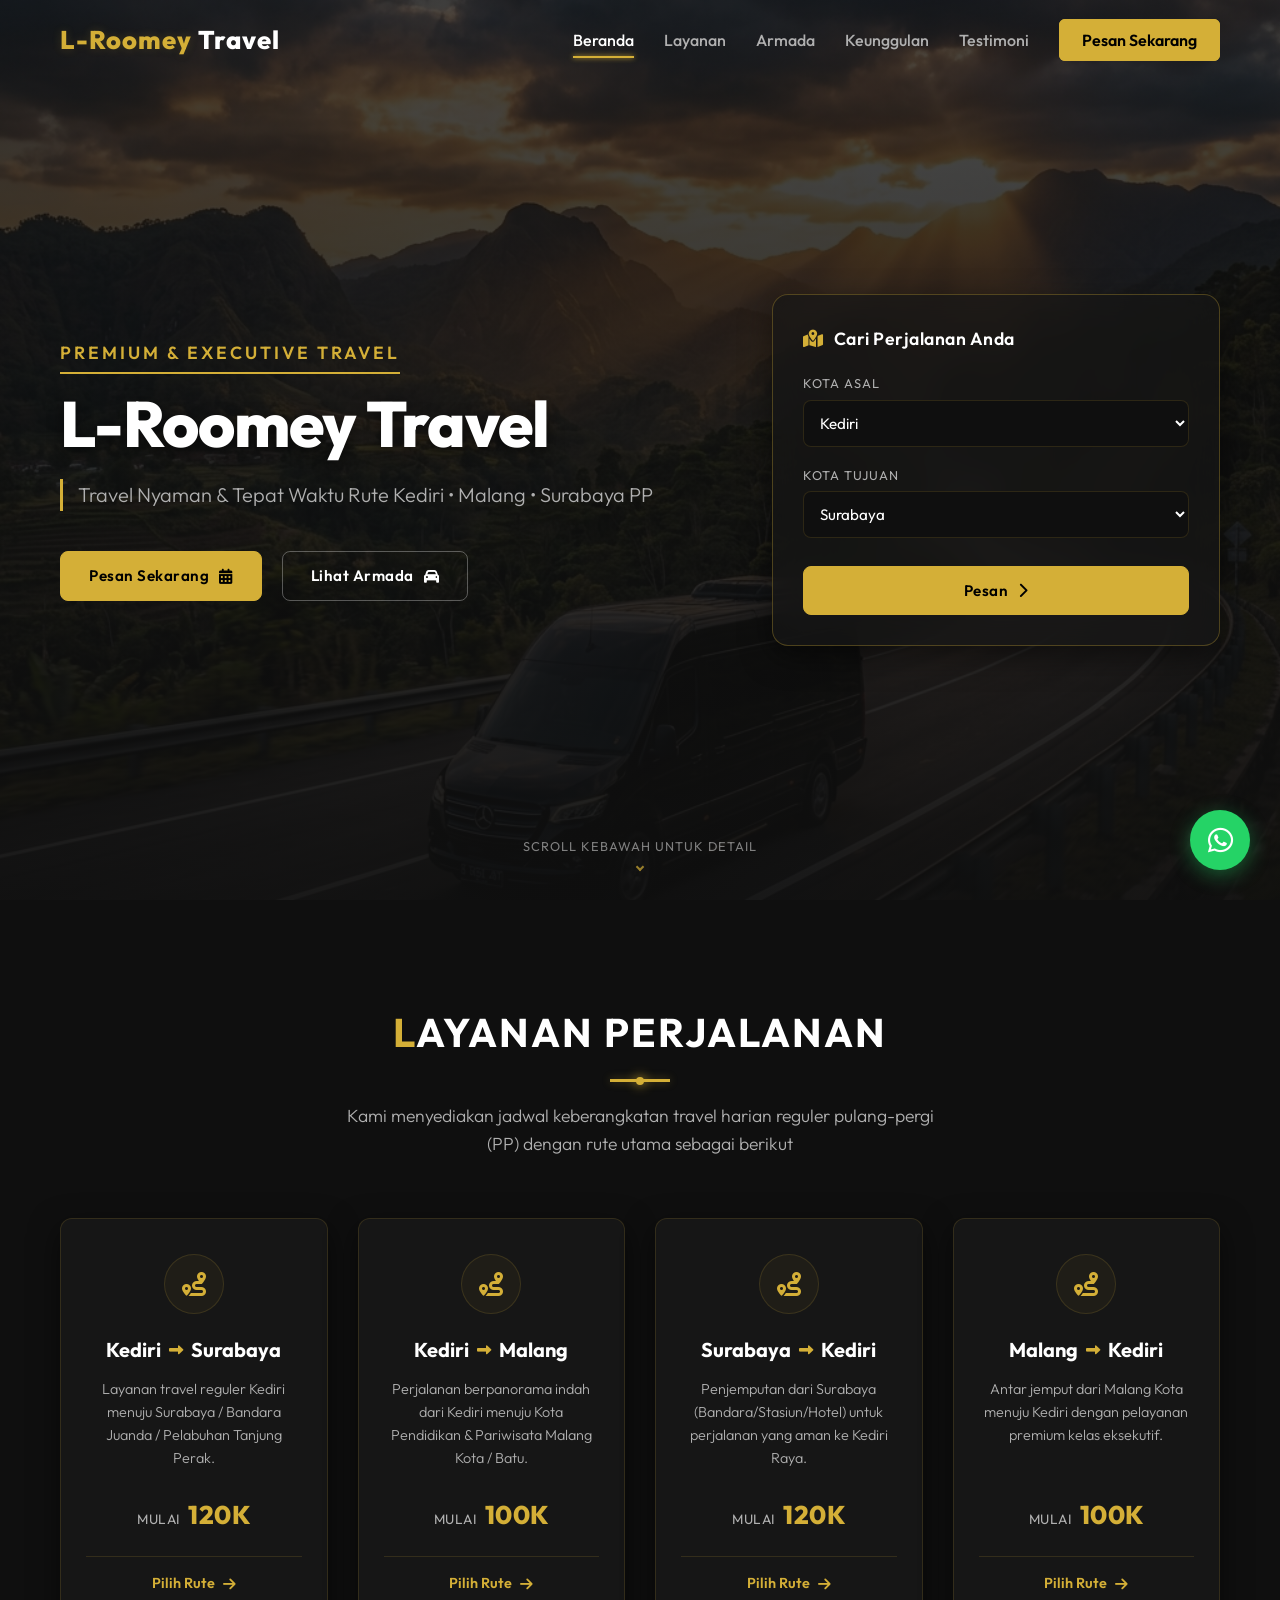
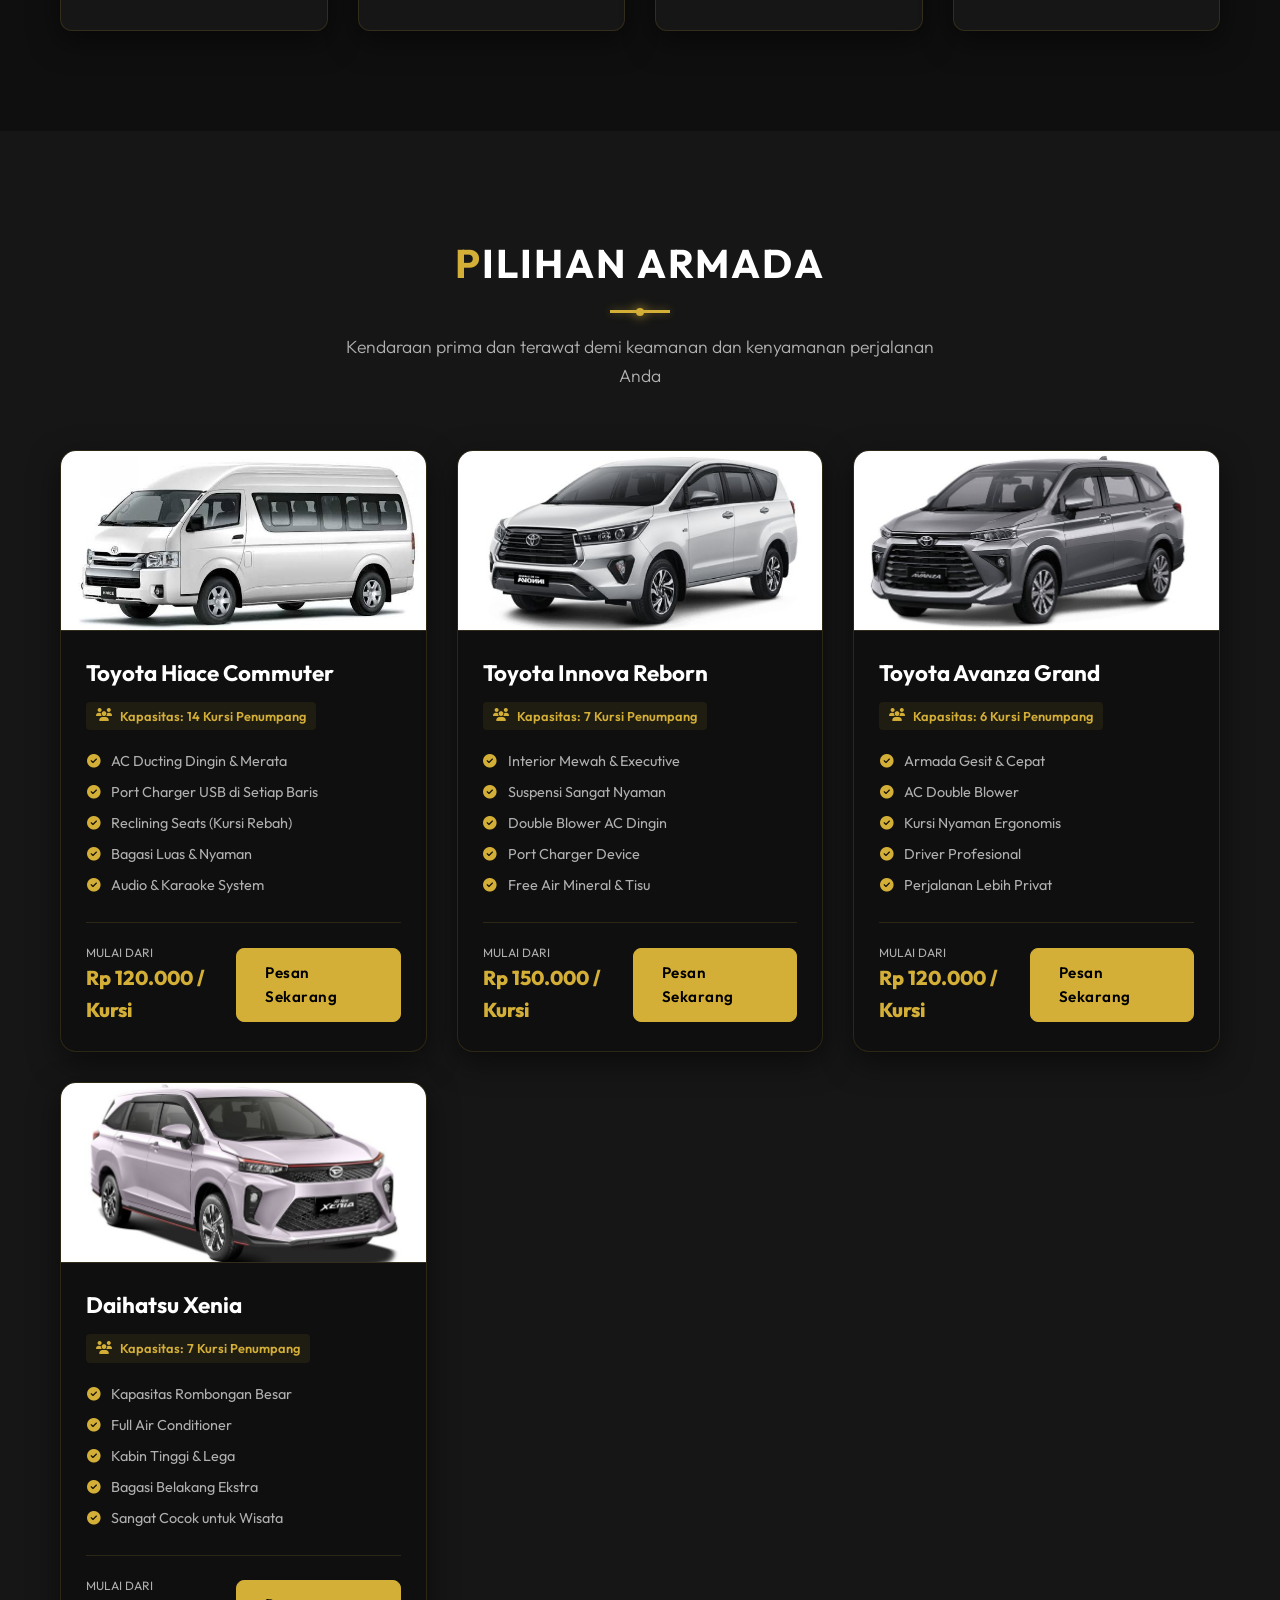
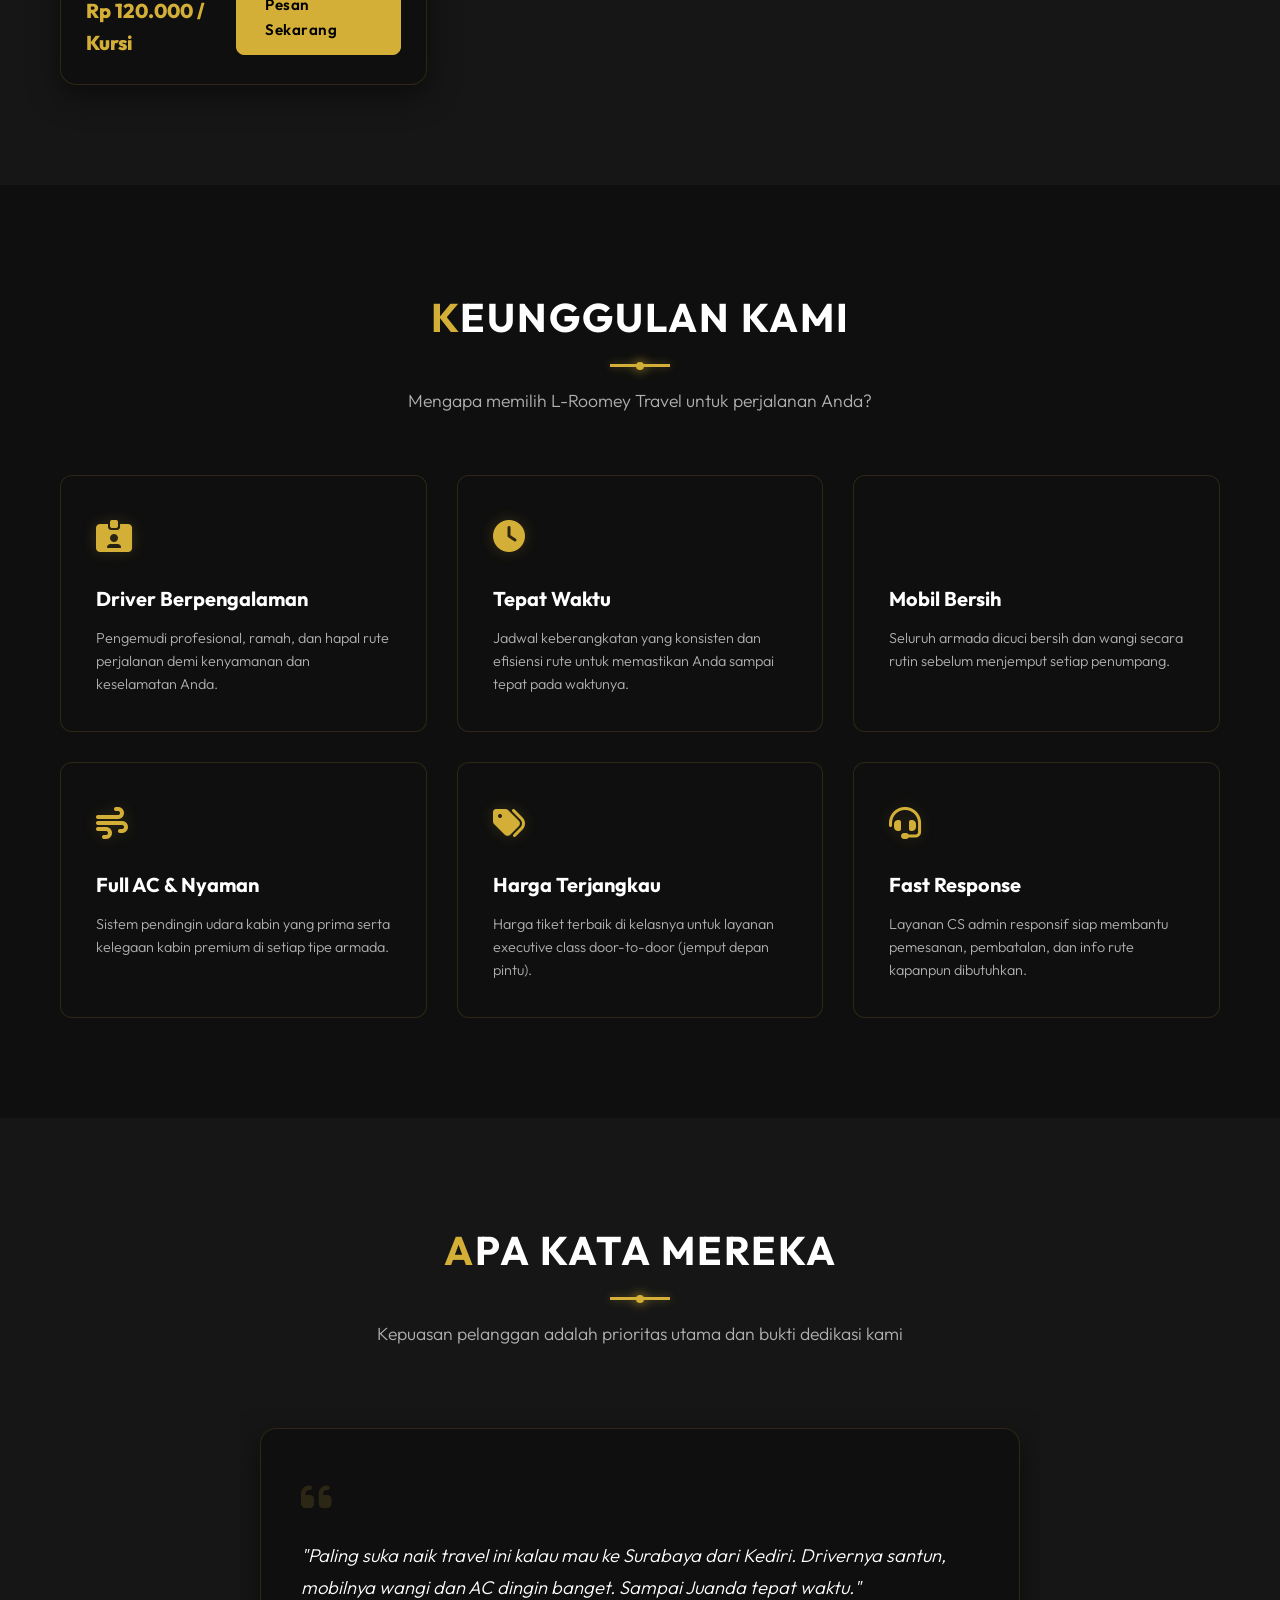
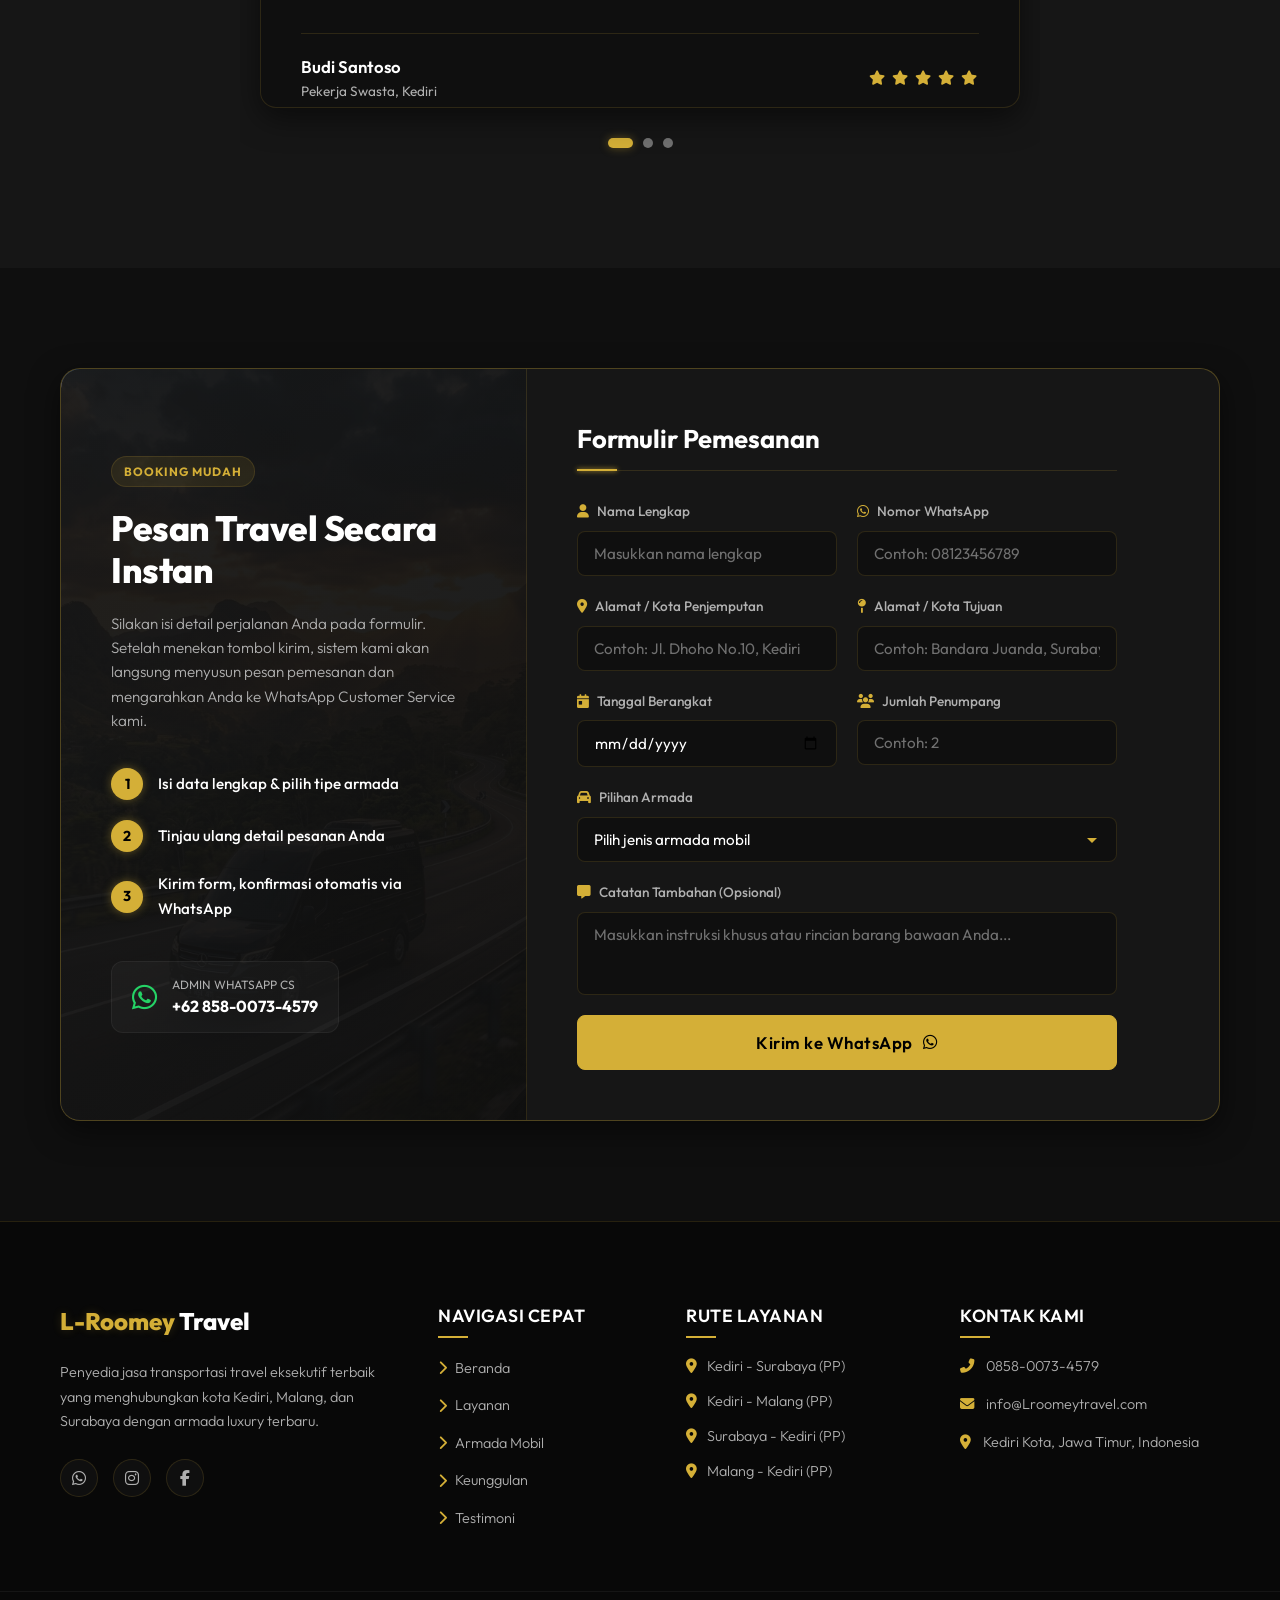
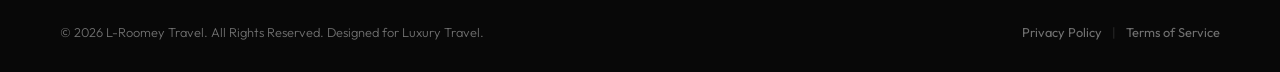
==== index.html @ c2f22239 "initial commit" ====
<!DOCTYPE html>
<html lang="id">
<head>
    <meta charset="UTF-8">
    <meta name="viewport" content="width=device-width, initial-scale=1.0">
    <title>ElRoomeny Travel - Agen Travel Premium Kediri, Malang, Surabaya</title>
    
    <!-- Meta SEO -->
    <meta name="description" content="ElRoomeny Travel menyediakan layanan travel eksekutif premium untuk rute Kediri, Malang, dan Surabaya. Armada bersih, driver ramah, tepat waktu, dan harga terjangkau.">
    <meta name="keywords" content="elroomeny travel, travel kediri malang, travel kediri surabaya, travel surabaya kediri, travel malang kediri, travel premium kediri, travel murah kediri">
    <meta name="author" content="ElRoomeny Travel">
    
    <!-- Open Graph for Social Media -->
    <meta property="og:title" content="ElRoomeny Travel - Travel Eksekutif Kediri • Malang • Surabaya">
    <meta property="og:description" content="Perjalanan nyaman dengan armada modern (Hiace, Innova, Avanza, Elf) bersama ElRoomeny Travel. Pesan tiket Anda sekarang secara instan via WhatsApp.">
    <meta property="og:image" content="assets/hero-bg.png">
    <meta property="og:type" content="website">

    <!-- Favicon -->
    <link rel="icon" type="image/png" href="assets/toyota-hiace.png">

    <!-- Google Fonts: Outfit (Clean, Luxury, Geometric) -->
    <link rel="preconnect" href="https://fonts.googleapis.com">
    <link rel="preconnect" href="https://fonts.gstatic.com" crossorigin>
    <link href="https://fonts.googleapis.com/css2?family=Outfit:wght@300;400;500;600;700;800&display=swap" rel="stylesheet">

    <!-- Font Awesome Icons -->
    <link rel="stylesheet" href="https://cdnjs.cloudflare.com/ajax/libs/font-awesome/6.4.0/css/all.min.css">

    <!-- Stylesheets -->
    <link rel="stylesheet" href="style.css">
</head>
<body>

    <!-- NAVBAR -->
    <header class="navbar-header" id="navbar">
        <div class="container navbar-container">
            <a href="#" class="nav-logo" id="navLogo">
                <span class="logo-accent">L-Roomey</span> <span class="logo-light">Travel</span>
            </a>
            
            <nav class="nav-menu" id="navMenu">
                <ul>
                    <li><a href="#beranda" class="nav-link active">Beranda</a></li>
                    <li><a href="#layanan" class="nav-link">Layanan</a></li>
                    <li><a href="#armada" class="nav-link">Armada</a></li>
                    <li><a href="#keunggulan" class="nav-link">Keunggulan</a></li>
                    <li><a href="#testimoni" class="nav-link">Testimoni</a></li>
                    <li><a href="#pesan" class="btn-booking-nav">Pesan Sekarang</a></li>
                </ul>
            </nav>

            <button class="hamburger-btn" id="hamburgerBtn" aria-label="Toggle Menu">
                <span class="bar"></span>
                <span class="bar"></span>
                <span class="bar"></span>
            </button>
        </div>
    </header>

    <!-- HERO SECTION -->
    <section class="hero-section" id="beranda" style="background-image: linear-gradient(rgba(15, 15, 15, 0.75), rgba(15, 15, 15, 0.95)), url('assets/hero-bg.png');">
        <div class="container hero-container">
            <div class="hero-content">
                <h2 class="hero-tagline reveal-item">Premium & Executive Travel</h2>
                <h1 class="hero-title reveal-item">L-Roomey Travel</h1>
                <p class="hero-subtitle reveal-item">Travel Nyaman & Tepat Waktu Rute Kediri • Malang • Surabaya PP</p>
                <div class="hero-buttons reveal-item">
                    <a href="#pesan" class="btn btn-gold btn-glow">Pesan Sekarang <i class="fas fa-calendar-alt"></i></a>
                    <a href="#armada" class="btn btn-outline">Lihat Armada <i class="fas fa-car"></i></a>
                </div>
            </div>
            
            <!-- Quick Booking Card for Luxury Look & Quick Action -->
            <div class="hero-quick-card reveal-item">
                <div class="quick-card-title">
                    <i class="fas fa-map-marked-alt text-gold"></i>
                    <span>Cari Perjalanan Anda</span>
                </div>
                <div class="quick-card-grid">
                    <div class="quick-field">
                        <label for="quickAsal">Kota Asal</label>
                        <select id="quickAsal" class="quick-input">
                            <option value="Kediri">Kediri</option>
                            <option value="Surabaya">Surabaya</option>
                            <option value="Malang">Malang</option>
                        </select>
                    </div>
                    <div class="quick-field">
                        <label for="quickTujuan">Kota Tujuan</label>
                        <select id="quickTujuan" class="quick-input">
                            <option value="Surabaya">Surabaya</option>
                            <option value="Kediri">Kediri</option>
                            <option value="Malang">Malang</option>
                        </select>
                    </div>
                    <button type="button" id="quickSearchBtn" class="btn btn-gold quick-btn">
                        <span>Pesan</span>
                        <i class="fas fa-chevron-right"></i>
                    </button>
                </div>
            </div>
        </div>
        <div class="hero-scroll-down">
            <span>Scroll kebawah untuk detail</span>
            <div class="scroll-arrow"></div>
        </div>
    </section>

    <!-- SECTION LAYANAN -->
    <section class="services-section section-padding" id="layanan">
        <div class="container">
            <div class="section-header">
                <h2 class="section-title">Layanan Perjalanan</h2>
                <div class="section-divider"></div>
                <p class="section-subtitle">Kami menyediakan jadwal keberangkatan travel harian reguler pulang-pergi (PP) dengan rute utama sebagai berikut</p>
            </div>
            
            <div class="services-grid">
                <!-- Service Card 1 -->
                <div class="service-card reveal-item">
                    <div class="service-icon-wrapper">
                        <i class="fas fa-route"></i>
                    </div>
                    <h3 class="service-route">Kediri <i class="fas fa-long-arrow-alt-right"></i> Surabaya</h3>
                    <p class="service-desc">Layanan travel reguler Kediri menuju Surabaya / Bandara Juanda / Pelabuhan Tanjung Perak.</p>
                    <div class="service-price">Mulai <span class="price-value">120K</span></div>
                    <a href="#pesan" onclick="selectRoute('Kediri', 'Surabaya')" class="service-action-btn">Pilih Rute <i class="fas fa-arrow-right"></i></a>
                </div>

                <!-- Service Card 2 -->
                <div class="service-card reveal-item">
                    <div class="service-icon-wrapper">
                        <i class="fas fa-route"></i>
                    </div>
                    <h3 class="service-route">Kediri <i class="fas fa-long-arrow-alt-right"></i> Malang</h3>
                    <p class="service-desc">Perjalanan berpanorama indah dari Kediri menuju Kota Pendidikan & Pariwisata Malang Kota / Batu.</p>
                    <div class="service-price">Mulai <span class="price-value">100K</span></div>
                    <a href="#pesan" onclick="selectRoute('Kediri', 'Malang')" class="service-action-btn">Pilih Rute <i class="fas fa-arrow-right"></i></a>
                </div>

                <!-- Service Card 3 -->
                <div class="service-card reveal-item">
                    <div class="service-icon-wrapper">
                        <i class="fas fa-route"></i>
                    </div>
                    <h3 class="service-route">Surabaya <i class="fas fa-long-arrow-alt-right"></i> Kediri</h3>
                    <p class="service-desc">Penjemputan dari Surabaya (Bandara/Stasiun/Hotel) untuk perjalanan yang aman ke Kediri Raya.</p>
                    <div class="service-price">Mulai <span class="price-value">120K</span></div>
                    <a href="#pesan" onclick="selectRoute('Surabaya', 'Kediri')" class="service-action-btn">Pilih Rute <i class="fas fa-arrow-right"></i></a>
                </div>

                <!-- Service Card 4 -->
                <div class="service-card reveal-item">
                    <div class="service-icon-wrapper">
                        <i class="fas fa-route"></i>
                    </div>
                    <h3 class="service-route">Malang <i class="fas fa-long-arrow-alt-right"></i> Kediri</h3>
                    <p class="service-desc">Antar jemput dari Malang Kota menuju Kediri dengan pelayanan premium kelas eksekutif.</p>
                    <div class="service-price">Mulai <span class="price-value">100K</span></div>
                    <a href="#pesan" onclick="selectRoute('Malang', 'Kediri')" class="service-action-btn">Pilih Rute <i class="fas fa-arrow-right"></i></a>
                </div>
            </div>
        </div>
    </section>

    <!-- SECTION PILIHAN MOBIL (FLEET) -->
    <section class="fleet-section section-padding bg-darker" id="armada">
        <div class="container">
            <div class="section-header">
                <h2 class="section-title">Pilihan Armada</h2>
                <div class="section-divider"></div>
                <p class="section-subtitle">Kendaraan prima dan terawat demi keamanan dan kenyamanan perjalanan Anda</p>
            </div>

            <!-- Fleet Cards Container (dynamically loaded from JS) -->
            <div class="fleet-grid" id="fleetGrid">
                <!-- Skeleton Loading Placeholders (Replaced by JS) -->
                <div class="fleet-card skeleton">
                    <div class="fleet-img-wrapper skeleton-img"></div>
                    <div class="fleet-info">
                        <div class="skeleton-text title"></div>
                        <div class="skeleton-text line"></div>
                        <div class="skeleton-text line"></div>
                    </div>
                </div>
                <div class="fleet-card skeleton">
                    <div class="fleet-img-wrapper skeleton-img"></div>
                    <div class="fleet-info">
                        <div class="skeleton-text title"></div>
                        <div class="skeleton-text line"></div>
                        <div class="skeleton-text line"></div>
                    </div>
                </div>
                <div class="fleet-card skeleton">
                    <div class="fleet-img-wrapper skeleton-img"></div>
                    <div class="fleet-info">
                        <div class="skeleton-text title"></div>
                        <div class="skeleton-text line"></div>
                        <div class="skeleton-text line"></div>
                    </div>
                </div>
            </div>
        </div>
    </section>

    <!-- SECTION KEUNGGULAN -->
    <section class="features-section section-padding" id="keunggulan">
        <div class="container">
            <div class="section-header">
                <h2 class="section-title">Keunggulan Kami</h2>
                <div class="section-divider"></div>
                <p class="section-subtitle">Mengapa memilih L-Roomey Travel untuk perjalanan Anda?</p>
            </div>

            <div class="features-grid">
                <!-- Feature 1 -->
                <div class="feature-card reveal-item">
                    <div class="feature-icon">
                        <i class="fas fa-id-card-alt"></i>
                    </div>
                    <h3 class="feature-title">Driver Berpengalaman</h3>
                    <p class="feature-desc">Pengemudi profesional, ramah, dan hapal rute perjalanan demi kenyamanan dan keselamatan Anda.</p>
                </div>
                <!-- Feature 2 -->
                <div class="feature-card reveal-item">
                    <div class="feature-icon">
                        <i class="fas fa-clock"></i>
                    </div>
                    <h3 class="feature-title">Tepat Waktu</h3>
                    <p class="feature-desc">Jadwal keberangkatan yang konsisten dan efisiensi rute untuk memastikan Anda sampai tepat pada waktunya.</p>
                </div>
                <!-- Feature 3 -->
                <div class="feature-card reveal-item">
                    <div class="feature-icon">
                        <i class="fas fa-sparkles"></i>
                    </div>
                    <h3 class="feature-title">Mobil Bersih</h3>
                    <p class="feature-desc">Seluruh armada dicuci bersih dan wangi secara rutin sebelum menjemput setiap penumpang.</p>
                </div>
                <!-- Feature 4 -->
                <div class="feature-card reveal-item">
                    <div class="feature-icon">
                        <i class="fas fa-wind"></i>
                    </div>
                    <h3 class="feature-title">Full AC & Nyaman</h3>
                    <p class="feature-desc">Sistem pendingin udara kabin yang prima serta kelegaan kabin premium di setiap tipe armada.</p>
                </div>
                <!-- Feature 5 -->
                <div class="feature-card reveal-item">
                    <div class="feature-icon">
                        <i class="fas fa-tags"></i>
                    </div>
                    <h3 class="feature-title">Harga Terjangkau</h3>
                    <p class="feature-desc">Harga tiket terbaik di kelasnya untuk layanan executive class door-to-door (jemput depan pintu).</p>
                </div>
                <!-- Feature 6 -->
                <div class="feature-card reveal-item">
                    <div class="feature-icon">
                        <i class="fas fa-headset"></i>
                    </div>
                    <h3 class="feature-title">Fast Response</h3>
                    <p class="feature-desc">Layanan CS admin responsif siap membantu pemesanan, pembatalan, dan info rute kapanpun dibutuhkan.</p>
                </div>
            </div>
        </div>
    </section>

    <!-- SECTION TESTIMONI -->
    <section class="testimonials-section section-padding bg-darker" id="testimoni">
        <div class="container">
            <div class="section-header">
                <h2 class="section-title">Apa Kata Mereka</h2>
                <div class="section-divider"></div>
                <p class="section-subtitle">Kepuasan pelanggan adalah prioritas utama dan bukti dedikasi kami</p>
            </div>

            <!-- Testimonials Carousel Slider -->
            <div class="testimonials-slider-container reveal-item">
                <div class="testimonials-slider" id="testimonialsSlider">
                    <!-- Testimonial Item 1 -->
                    <div class="testimonial-card active">
                        <div class="quote-icon"><i class="fas fa-quote-left"></i></div>
                        <p class="testimonial-text">"Paling suka naik travel ini kalau mau ke Surabaya dari Kediri. Drivernya santun, mobilnya wangi dan AC dingin banget. Sampai Juanda tepat waktu."</p>
                        <div class="testimonial-author">
                            <div class="author-info">
                                <h4 class="author-name">Budi Santoso</h4>
                                <p class="author-role">Pekerja Swasta, Kediri</p>
                            </div>
                            <div class="rating-stars">
                                <i class="fas fa-star"></i>
                                <i class="fas fa-star"></i>
                                <i class="fas fa-star"></i>
                                <i class="fas fa-star"></i>
                                <i class="fas fa-star"></i>
                            </div>
                        </div>
                    </div>

                    <!-- Testimonial Item 2 -->
                    <div class="testimonial-card">
                        <div class="quote-icon"><i class="fas fa-quote-left"></i></div>
                        <p class="testimonial-text">"Innova Reborn-nya mewah banget. Serasa naik mobil pribadi. Pelayanan admin ramah dan jemput langsung depan rumah tanpa biaya tambahan yang ribet."</p>
                        <div class="testimonial-author">
                            <div class="author-info">
                                <h4 class="author-name">Indah Lestari</h4>
                                <p class="author-role">Mahasiswi, Malang</p>
                            </div>
                            <div class="rating-stars">
                                <i class="fas fa-star"></i>
                                <i class="fas fa-star"></i>
                                <i class="fas fa-star"></i>
                                <i class="fas fa-star"></i>
                                <i class="fas fa-star"></i>
                            </div>
                        </div>
                    </div>

                    <!-- Testimonial Item 3 -->
                    <div class="testimonial-card">
                        <div class="quote-icon"><i class="fas fa-quote-left"></i></div>
                        <p class="testimonial-text">"Sangat direkomendasikan untuk travel keluarga. Hiace bersih sekali dan kabinnya sangat lega. Harga bersahabat untuk rute Surabaya - Kediri."</p>
                        <div class="testimonial-author">
                            <div class="author-info">
                                <h4 class="author-name">Ahmad Rian</h4>
                                <p class="author-role">Wiraswasta, Surabaya</p>
                            </div>
                            <div class="rating-stars">
                                <i class="fas fa-star"></i>
                                <i class="fas fa-star"></i>
                                <i class="fas fa-star"></i>
                                <i class="fas fa-star"></i>
                                <i class="fas fa-star-4-half fa-star"></i> <!-- Rating 5 stars indeed -->
                            </div>
                        </div>
                    </div>
                </div>

                <!-- Navigation Dots -->
                <div class="slider-dots" id="sliderDots">
                    <span class="dot active" data-slide="0"></span>
                    <span class="dot" data-slide="1"></span>
                    <span class="dot" data-slide="2"></span>
                </div>
            </div>
        </div>
    </section>

    <!-- SECTION FORM PEMESANAN -->
    <section class="booking-section section-padding" id="pesan">
        <div class="container">
            <div class="booking-wrapper reveal-item">
                <div class="booking-info-panel">
                    <div class="info-panel-content">
                        <span class="badge-gold">BOOKING MUDAH</span>
                        <h2>Pesan Travel Secara Instan</h2>
                        <p>Silakan isi detail perjalanan Anda pada formulir. Setelah menekan tombol kirim, sistem kami akan langsung menyusun pesan pemesanan dan mengarahkan Anda ke WhatsApp Customer Service kami.</p>
                        
                        <div class="steps-list">
                            <div class="step-item">
                                <div class="step-num">1</div>
                                <div class="step-text">Isi data lengkap & pilih tipe armada</div>
                            </div>
                            <div class="step-item">
                                <div class="step-num">2</div>
                                <div class="step-text">Tinjau ulang detail pesanan Anda</div>
                            </div>
                            <div class="step-item">
                                <div class="step-num">3</div>
                                <div class="step-text">Kirim form, konfirmasi otomatis via WhatsApp</div>
                            </div>
                        </div>

                        <div class="cs-contact-badge">
                            <div class="cs-icon"><i class="fab fa-whatsapp"></i></div>
                            <div class="cs-info">
                                <span class="label">Admin WhatsApp CS</span>
                                <span class="phone" id="csPhoneDisplay">+62 858-0073-4579</span>
                            </div>
                        </div>
                    </div>
                </div>

                <div class="booking-form-panel">
                    <form id="bookingForm" class="booking-form">
                        <h3 class="form-title">Formulir Pemesanan</h3>
                        
                        <div class="form-group-row">
                            <!-- Nama Penumpang -->
                            <div class="form-group">
                                <label for="nama"><i class="fas fa-user text-gold"></i> Nama Lengkap</label>
                                <input type="text" id="nama" placeholder="Masukkan nama lengkap" required class="form-input">
                            </div>

                            <!-- Nomor WhatsApp -->
                            <div class="form-group">
                                <label for="noWa"><i class="fab fa-whatsapp text-gold"></i> Nomor WhatsApp</label>
                                <input type="tel" id="noWa" placeholder="Contoh: 08123456789" required class="form-input">
                            </div>
                        </div>

                        <div class="form-group-row">
                            <!-- Kota Penjemputan -->
                            <div class="form-group">
                                <label for="penjemputan"><i class="fas fa-map-marker-alt text-gold"></i> Alamat / Kota Penjemputan</label>
                                <input type="text" id="penjemputan" placeholder="Contoh: Jl. Dhoho No.10, Kediri" required class="form-input">
                            </div>

                            <!-- Kota Tujuan -->
                            <div class="form-group">
                                <label for="tujuan"><i class="fas fa-map-pin text-gold"></i> Alamat / Kota Tujuan</label>
                                <input type="text" id="tujuan" placeholder="Contoh: Bandara Juanda, Surabaya" required class="form-input">
                            </div>
                        </div>

                        <div class="form-group-row">
                            <!-- Tanggal Berangkat -->
                            <div class="form-group">
                                <label for="tanggal"><i class="fas fa-calendar-day text-gold"></i> Tanggal Berangkat</label>
                                <input type="date" id="tanggal" required class="form-input">
                            </div>

                            <!-- Jumlah Penumpang -->
                            <div class="form-group">
                                <label for="jumlah"><i class="fas fa-users text-gold"></i> Jumlah Penumpang</label>
                                <input type="number" id="jumlah" min="1" max="20" placeholder="Contoh: 2" required class="form-input">
                            </div>
                        </div>

                        <!-- Pilihan Mobil -->
                        <div class="form-group">
                            <label for="mobil"><i class="fas fa-car text-gold"></i> Pilihan Armada</label>
                            <select id="mobil" class="form-input form-select" required>
                                <option value="" disabled selected>Pilih jenis armada mobil</option>
                                <!-- Will be loaded from script JS dynamically -->
                            </select>
                        </div>

                        <!-- Catatan Tambahan -->
                        <div class="form-group">
                            <label for="catatan"><i class="fas fa-comment-alt text-gold"></i> Catatan Tambahan (Opsional)</label>
                            <textarea id="catatan" rows="3" placeholder="Masukkan instruksi khusus atau rincian barang bawaan Anda..." class="form-input form-textarea"></textarea>
                        </div>

                        <button type="submit" class="btn btn-gold btn-block btn-large">
                            Kirim ke WhatsApp <i class="fab fa-whatsapp"></i>
                        </button>
                    </form>
                </div>
            </div>
        </div>
    </section>

    <!-- FOOTER -->
    <footer class="footer-section">
        <div class="container footer-container">
            <div class="footer-col footer-about">
                <a href="#" class="footer-logo">
                    <span class="logo-accent">L-Roomey</span> <span class="logo-light">Travel</span>
                </a>
                <p class="footer-desc">Penyedia jasa transportasi travel eksekutif terbaik yang menghubungkan kota Kediri, Malang, dan Surabaya dengan armada luxury terbaru.</p>
                <div class="footer-socials">
                    <a href="https://wa.me/6285800734579" class="social-icon" target="_blank" aria-label="WhatsApp"><i class="fab fa-whatsapp"></i></a>
                    <a href="#" class="social-icon" aria-label="Instagram"><i class="fab fa-instagram"></i></a>
                    <a href="#" class="social-icon" aria-label="Facebook"><i class="fab fa-facebook-f"></i></a>
                </div>
            </div>

            <div class="footer-col footer-links">
                <h4 class="footer-col-title">Navigasi Cepat</h4>
                <ul>
                    <li><a href="#beranda"><i class="fas fa-chevron-right text-gold"></i> Beranda</a></li>
                    <li><a href="#layanan"><i class="fas fa-chevron-right text-gold"></i> Layanan</a></li>
                    <li><a href="#armada"><i class="fas fa-chevron-right text-gold"></i> Armada Mobil</a></li>
                    <li><a href="#keunggulan"><i class="fas fa-chevron-right text-gold"></i> Keunggulan</a></li>
                    <li><a href="#testimoni"><i class="fas fa-chevron-right text-gold"></i> Testimoni</a></li>
                </ul>
            </div>

            <div class="footer-col footer-routes">
                <h4 class="footer-col-title">Rute Layanan</h4>
                <ul>
                    <li><span><i class="fas fa-map-marker-alt text-gold"></i> Kediri - Surabaya (PP)</span></li>
                    <li><span><i class="fas fa-map-marker-alt text-gold"></i> Kediri - Malang (PP)</span></li>
                    <li><span><i class="fas fa-map-marker-alt text-gold"></i> Surabaya - Kediri (PP)</span></li>
                    <li><span><i class="fas fa-map-marker-alt text-gold"></i> Malang - Kediri (PP)</span></li>
                </ul>
            </div>

            <div class="footer-col footer-contact">
                <h4 class="footer-col-title">Kontak Kami</h4>
                <ul class="contact-details">
                    <li>
                        <i class="fas fa-phone-alt text-gold"></i>
                        <span>0858-0073-4579</span>
                    </li>
                    <li>
                        <i class="fas fa-envelope text-gold"></i>
                        <span>info@Lroomeytravel.com</span>
                    </li>
                    <li>
                        <i class="fas fa-map-marker-alt text-gold"></i>
                        <span>Kediri Kota, Jawa Timur, Indonesia</span>
                    </li>
                </ul>
            </div>
        </div>

        <div class="footer-bottom">
            <div class="container footer-bottom-container">
                <p class="copyright">&copy; 2026 L-Roomey Travel. All Rights Reserved. Designed for Luxury Travel.</p>
                <div class="footer-legal">
                    <a href="#">Privacy Policy</a>
                    <span class="divider">|</span>
                    <a href="#">Terms of Service</a>
                </div>
            </div>
        </div>
    </footer>

    <!-- FLOATING WHATSAPP BUTTON -->
    <a href="https://wa.me/6285800734579" class="whatsapp-floating-btn" id="waFloatingBtn" target="_blank" aria-label="Chat WhatsApp Admin">
        <i class="fab fa-whatsapp"></i>
        <span class="floating-tooltip">Butuh bantuan? Chat kami</span>
    </a>

    <!-- Scripts -->
    <script src="script.js"></script>
</body>
</html>
---- style.css ----
/* ==========================================================================
   CSS Luxury Design System for ElRoomeny Travel
   Theme: Dark Premium Luxury (#0f0f0f, #d4af37, #ffffff)
   ========================================================================== */

/* --- CSS VARIABLES & THEMING --- */
:root {
    --bg-primary: #0f0f0f;
    --bg-secondary: #161616;
    --bg-tertiary: #1f1f1f;
    
    --gold: #d4af37;
    --gold-rgb: 212, 175, 55;
    --gold-glow: rgba(212, 175, 55, 0.4);
    --gold-hover: #ffdf7a;
    
    --text-primary: #ffffff;
    --text-secondary: #b0b0b0;
    --text-muted: #707070;
    
    --border-color: rgba(212, 175, 55, 0.15);
    --border-color-glow: rgba(212, 175, 55, 0.3);
    
    --transition-fast: 0.2s cubic-bezier(0.4, 0, 0.2, 1);
    --transition-smooth: 0.4s cubic-bezier(0.4, 0, 0.2, 1);
    --transition-slow: 0.8s cubic-bezier(0.4, 0, 0.2, 1);
    
    --font-primary: 'Outfit', sans-serif;
    --card-shadow: 0 10px 30px rgba(0, 0, 0, 0.5);
    --gold-shadow: 0 5px 20px rgba(212, 175, 55, 0.15);
}

/* --- RESET & BASE STYLES --- */
* {
    margin: 0;
    padding: 0;
    box-sizing: border-box;
}

html {
    scroll-behavior: smooth;
    font-size: 16px;
    background-color: var(--bg-primary);
}

body {
    font-family: var(--font-primary);
    background-color: var(--bg-primary);
    color: var(--text-primary);
    line-height: 1.6;
    overflow-x: hidden;
}

ul {
    list-style: none;
}

a {
    text-decoration: none;
    color: inherit;
    transition: var(--transition-fast);
}

img {
    max-width: 100%;
    height: auto;
    display: block;
}

input, select, textarea, button {
    font-family: inherit;
}

/* --- LAYOUT UTILITIES --- */
.container {
    width: 100%;
    max-width: 1200px;
    margin: 0 auto;
    padding: 0 20px;
}

.section-padding {
    padding: 100px 0;
}

@media (max-width: 768px) {
    .section-padding {
        padding: 70px 0;
    }
}

.bg-darker {
    background-color: var(--bg-secondary);
}

/* --- TYPOGRAPHY & HEADER DESIGNS --- */
.section-header {
    text-align: center;
    margin-bottom: 60px;
}

.section-title {
    font-size: 2.5rem;
    font-weight: 700;
    text-transform: uppercase;
    letter-spacing: 2px;
    margin-bottom: 15px;
}

.section-title::first-letter {
    color: var(--gold);
}

.section-divider {
    width: 60px;
    height: 3px;
    background-color: var(--gold);
    margin: 0 auto 20px;
    position: relative;
    box-shadow: 0 0 8px var(--gold-glow);
}

.section-divider::before {
    content: '';
    position: absolute;
    width: 8px;
    height: 8px;
    background-color: var(--gold);
    border-radius: 50%;
    top: 50%;
    left: 50%;
    transform: translate(-50%, -50%);
    box-shadow: 0 0 12px var(--gold);
}

.section-subtitle {
    font-size: 1.1rem;
    color: var(--text-secondary);
    max-width: 600px;
    margin: 0 auto;
    font-weight: 300;
}

@media (max-width: 768px) {
    .section-title {
        font-size: 2rem;
    }
    .section-subtitle {
        font-size: 1rem;
    }
}

/* --- GENERAL BUTTONS --- */
.btn {
    display: inline-flex;
    align-items: center;
    justify-content: center;
    gap: 10px;
    padding: 12px 28px;
    border-radius: 8px;
    font-weight: 600;
    font-size: 0.95rem;
    letter-spacing: 0.5px;
    cursor: pointer;
    transition: var(--transition-smooth);
}

.btn-gold {
    background-color: var(--gold);
    color: #000000;
    border: 1px solid var(--gold);
}

.btn-gold:hover {
    background-color: var(--gold-hover);
    border-color: var(--gold-hover);
    transform: translateY(-2px);
}

.btn-glow:hover {
    box-shadow: 0 0 25px rgba(212, 175, 55, 0.6);
}

.btn-outline {
    background-color: transparent;
    color: var(--text-primary);
    border: 1px solid rgba(255, 255, 255, 0.3);
}

.btn-outline:hover {
    border-color: var(--gold);
    color: var(--gold);
    background-color: rgba(212, 175, 55, 0.05);
    transform: translateY(-2px);
}

.btn-block {
    display: flex;
    width: 100%;
}

.btn-large {
    padding: 16px 32px;
    font-size: 1.05rem;
}

.text-gold {
    color: var(--gold);
}

/* --- NAVBAR HEADER --- */
.navbar-header {
    position: fixed;
    top: 0;
    left: 0;
    width: 100%;
    z-index: 1000;
    padding: 20px 0;
    transition: var(--transition-smooth);
}

.navbar-header.scrolled {
    padding: 12px 0;
    background-color: rgba(15, 15, 15, 0.85);
    backdrop-filter: blur(15px);
    -webkit-backdrop-filter: blur(15px);
    border-bottom: 1px solid var(--border-color);
    box-shadow: 0 5px 25px rgba(0, 0, 0, 0.3);
}

.navbar-container {
    display: flex;
    align-items: center;
    justify-content: space-between;
}

.nav-logo {
    font-size: 1.6rem;
    font-weight: 800;
    letter-spacing: 1px;
}

.logo-accent {
    color: var(--gold);
    text-shadow: 0 0 10px rgba(212, 175, 55, 0.2);
}

.logo-light {
    color: var(--text-primary);
}

.nav-menu ul {
    display: flex;
    align-items: center;
    gap: 30px;
}

.nav-link {
    font-weight: 500;
    color: var(--text-secondary);
    padding: 8px 0;
    position: relative;
}

.nav-link::after {
    content: '';
    position: absolute;
    bottom: 0;
    left: 0;
    width: 0;
    height: 2px;
    background-color: var(--gold);
    transition: var(--transition-smooth);
    box-shadow: 0 0 5px var(--gold);
}

.nav-link:hover,
.nav-link.active {
    color: var(--text-primary);
}

.nav-link:hover::after,
.nav-link.active::after {
    width: 100%;
}

.btn-booking-nav {
    background-color: var(--gold);
    color: #000;
    padding: 10px 22px;
    border-radius: 6px;
    font-weight: 600;
    border: 1px solid var(--gold);
}

.btn-booking-nav:hover {
    background-color: var(--gold-hover);
    border-color: var(--gold-hover);
    box-shadow: 0 0 15px rgba(212, 175, 55, 0.4);
}

.hamburger-btn {
    display: none;
    background: none;
    border: none;
    cursor: pointer;
    padding: 5px;
}

.hamburger-btn .bar {
    display: block;
    width: 25px;
    height: 2px;
    margin: 5px 0;
    background-color: var(--text-primary);
    transition: var(--transition-smooth);
}

@media (max-width: 991px) {
    .hamburger-btn {
        display: block;
    }

    .nav-menu {
        position: fixed;
        top: 0;
        right: -100%;
        width: 280px;
        height: 100vh;
        background-color: var(--bg-secondary);
        border-left: 1px solid var(--border-color);
        padding: 100px 30px 40px;
        transition: var(--transition-smooth);
        z-index: 999;
        box-shadow: -10px 0 30px rgba(0, 0, 0, 0.5);
    }

    .nav-menu.open {
        right: 0;
    }

    .nav-menu ul {
        flex-direction: column;
        align-items: flex-start;
        gap: 25px;
        width: 100%;
    }

    .nav-menu ul li {
        width: 100%;
    }

    .nav-link {
        display: block;
        font-size: 1.1rem;
        width: 100%;
        padding: 10px 0;
    }

    .btn-booking-nav {
        display: block;
        text-align: center;
        margin-top: 10px;
        width: 100%;
    }

    /* Hamburger Animation to 'X' */
    .hamburger-btn.open .bar:nth-child(1) {
        transform: translateY(7px) rotate(45deg);
        background-color: var(--gold);
    }

    .hamburger-btn.open .bar:nth-child(2) {
        opacity: 0;
    }

    .hamburger-btn.open .bar:nth-child(3) {
        transform: translateY(-7px) rotate(-45deg);
        background-color: var(--gold);
    }
}

/* --- HERO SECTION --- */
.hero-section {
    position: relative;
    min-height: 100vh;
    background-size: cover;
    background-position: center;
    background-repeat: no-repeat;
    display: flex;
    align-items: center;
    justify-content: center;
    padding: 120px 0 80px;
}

.hero-container {
    display: grid;
    grid-template-columns: 1.2fr 0.8fr;
    align-items: center;
    gap: 40px;
    z-index: 2;
    width: 100%;
}

.hero-content {
    max-width: 650px;
}

.hero-tagline {
    font-size: 1.1rem;
    font-weight: 600;
    color: var(--gold);
    text-transform: uppercase;
    letter-spacing: 3px;
    margin-bottom: 15px;
    display: inline-block;
    border-bottom: 2px solid var(--gold);
    padding-bottom: 5px;
}

.hero-title {
    font-size: 4rem;
    font-weight: 800;
    line-height: 1.1;
    margin-bottom: 20px;
    letter-spacing: -1px;
    text-shadow: 0 4px 15px rgba(0, 0, 0, 0.6);
}

.hero-subtitle {
    font-size: 1.25rem;
    color: var(--text-secondary);
    margin-bottom: 40px;
    font-weight: 300;
    border-left: 3px solid var(--gold);
    padding-left: 15px;
}

.hero-buttons {
    display: flex;
    gap: 20px;
}

/* Hero Quick Booking Card */
.hero-quick-card {
    background-color: rgba(22, 22, 22, 0.7);
    border: 1px solid var(--border-color-glow);
    border-radius: 16px;
    padding: 30px;
    backdrop-filter: blur(15px);
    -webkit-backdrop-filter: blur(15px);
    box-shadow: var(--card-shadow);
}

.quick-card-title {
    display: flex;
    align-items: center;
    gap: 10px;
    margin-bottom: 20px;
    font-weight: 600;
    font-size: 1.1rem;
    letter-spacing: 0.5px;
}

.quick-card-grid {
    display: flex;
    flex-direction: column;
    gap: 18px;
}

.quick-field {
    display: flex;
    flex-direction: column;
    gap: 6px;
}

.quick-field label {
    font-size: 0.8rem;
    color: var(--text-secondary);
    text-transform: uppercase;
    letter-spacing: 1px;
}

.quick-input {
    background-color: var(--bg-primary);
    border: 1px solid var(--border-color);
    color: var(--text-primary);
    padding: 12px;
    border-radius: 8px;
    font-size: 0.95rem;
    outline: none;
    cursor: pointer;
    transition: var(--transition-fast);
}

.quick-input:focus {
    border-color: var(--gold);
    box-shadow: 0 0 10px rgba(212, 175, 55, 0.2);
}

.quick-btn {
    margin-top: 10px;
    padding: 14px 20px;
}

.hero-scroll-down {
    position: absolute;
    bottom: 30px;
    left: 50%;
    transform: translateX(-50%);
    display: flex;
    flex-direction: column;
    align-items: center;
    gap: 8px;
    color: var(--text-secondary);
    font-size: 0.8rem;
    letter-spacing: 1px;
    text-transform: uppercase;
    cursor: pointer;
    z-index: 2;
    opacity: 0.7;
    transition: var(--transition-smooth);
}

.hero-scroll-down:hover {
    opacity: 1;
    color: var(--gold);
}

.scroll-arrow {
    width: 6px;
    height: 6px;
    border-right: 2px solid var(--gold);
    border-bottom: 2px solid var(--gold);
    transform: rotate(45deg);
    animation: scrollBlink 1.5s infinite alternate;
}

@keyframes scrollBlink {
    0% {
        transform: translateY(0) rotate(45deg);
        opacity: 0.3;
    }
    100% {
        transform: translateY(8px) rotate(45deg);
        opacity: 1;
    }
}

@media (max-width: 991px) {
    .hero-container {
        grid-template-columns: 1fr;
        text-align: center;
        gap: 50px;
    }
    
    .hero-content {
        margin: 0 auto;
    }
    
    .hero-subtitle {
        border-left: none;
        border-bottom: 2px solid var(--gold);
        padding-left: 0;
        padding-bottom: 15px;
        display: inline-block;
    }

    .hero-buttons {
        justify-content: center;
    }
    
    .hero-quick-card {
        max-width: 500px;
        margin: 0 auto;
        width: 100%;
    }
}

@media (max-width: 576px) {
    .hero-title {
        font-size: 2.8rem;
    }
    .hero-buttons {
        flex-direction: column;
        gap: 12px;
    }
    .hero-scroll-down {
        display: none;
    }
}

/* --- SERVICES SECTION --- */
.services-grid {
    display: grid;
    grid-template-columns: repeat(auto-fit, minmax(260px, 1fr));
    gap: 30px;
}

.service-card {
    background-color: var(--bg-secondary);
    border: 1px solid var(--border-color);
    border-radius: 12px;
    padding: 35px 25px;
    text-align: center;
    position: relative;
    transition: var(--transition-smooth);
    box-shadow: var(--card-shadow);
    display: flex;
    flex-direction: column;
    justify-content: space-between;
}

.service-card:hover {
    transform: translateY(-8px);
    border-color: var(--gold);
    box-shadow: var(--gold-shadow), var(--card-shadow);
}

.service-icon-wrapper {
    width: 60px;
    height: 60px;
    border-radius: 50%;
    background-color: rgba(212, 175, 55, 0.05);
    border: 1px solid var(--border-color);
    display: flex;
    align-items: center;
    justify-content: center;
    margin: 0 auto 20px;
    font-size: 1.5rem;
    color: var(--gold);
    transition: var(--transition-smooth);
}

.service-card:hover .service-icon-wrapper {
    background-color: var(--gold);
    color: #000000;
    box-shadow: 0 0 15px var(--gold-glow);
}

.service-route {
    font-size: 1.25rem;
    font-weight: 700;
    margin-bottom: 12px;
    display: flex;
    align-items: center;
    justify-content: center;
    gap: 8px;
    color: var(--text-primary);
}

.service-route i {
    font-size: 0.9rem;
    color: var(--gold);
}

.service-desc {
    font-size: 0.9rem;
    color: var(--text-secondary);
    margin-bottom: 25px;
    font-weight: 300;
    flex-grow: 1;
}

.service-price {
    font-size: 0.85rem;
    color: var(--text-secondary);
    margin-bottom: 20px;
    text-transform: uppercase;
    letter-spacing: 0.5px;
}

.price-value {
    display: inline-block;
    font-size: 1.6rem;
    font-weight: 800;
    color: var(--gold);
    margin-left: 4px;
}

.service-action-btn {
    display: inline-flex;
    align-items: center;
    justify-content: center;
    gap: 8px;
    color: var(--gold);
    font-weight: 600;
    font-size: 0.9rem;
    border-top: 1px solid var(--border-color);
    padding-top: 15px;
    width: 100%;
}

.service-card:hover .service-action-btn {
    color: var(--gold-hover);
}

/* --- FLEET (CAR FLEET) SECTION --- */
.fleet-grid {
    display: grid;
    grid-template-columns: repeat(auto-fit, minmax(280px, 1fr));
    gap: 30px;
}

.fleet-card {
    background-color: var(--bg-primary);
    border: 1px solid var(--border-color);
    border-radius: 16px;
    overflow: hidden;
    transition: var(--transition-smooth);
    box-shadow: var(--card-shadow);
    display: flex;
    flex-direction: column;
}

.fleet-card:hover {
    border-color: var(--gold);
    transform: translateY(-5px);
    box-shadow: var(--gold-shadow), var(--card-shadow);
}

.fleet-img-wrapper {
    width: 100%;
    height: 180px;
    background-color: var(--bg-secondary);
    position: relative;
    overflow: hidden;
    border-bottom: 1px solid var(--border-color);
}

.fleet-img-wrapper img {
    width: 100%;
    height: 100%;
    object-fit: cover;
    transition: var(--transition-smooth);
}

.fleet-card:hover .fleet-img-wrapper img {
    transform: scale(1.05);
}

.fleet-info {
    padding: 25px;
    flex-grow: 1;
    display: flex;
    flex-direction: column;
}

.fleet-name {
    font-size: 1.4rem;
    font-weight: 700;
    margin-bottom: 10px;
    color: var(--text-primary);
}

.fleet-capacity {
    display: inline-flex;
    align-items: center;
    gap: 8px;
    background-color: rgba(212, 175, 55, 0.08);
    color: var(--gold);
    padding: 4px 10px;
    border-radius: 4px;
    font-size: 0.8rem;
    font-weight: 600;
    align-self: flex-start;
    margin-bottom: 20px;
}

.fleet-facilities {
    display: flex;
    flex-direction: column;
    gap: 8px;
    margin-bottom: 25px;
    flex-grow: 1;
}

.facility-item {
    display: flex;
    align-items: center;
    gap: 10px;
    font-size: 0.9rem;
    color: var(--text-secondary);
}

.facility-item i {
    color: var(--gold);
    font-size: 0.85rem;
    width: 15px;
    text-align: center;
}

.fleet-footer {
    display: flex;
    align-items: center;
    justify-content: space-between;
    border-top: 1px solid var(--border-color);
    padding-top: 20px;
    margin-top: auto;
}

.fleet-price-box {
    display: flex;
    flex-direction: column;
}

.price-label {
    font-size: 0.75rem;
    color: var(--text-secondary);
    text-transform: uppercase;
}

.fleet-price {
    font-size: 1.25rem;
    font-weight: 800;
    color: var(--gold);
}

/* Skeleton loader style */
.skeleton {
    cursor: default;
    pointer-events: none;
}

.skeleton-img {
    background: linear-gradient(90deg, #161616 25%, #222 50%, #161616 75%);
    background-size: 200% 100%;
    animation: loadingAnim 1.5s infinite;
}

.skeleton-text {
    background: linear-gradient(90deg, #161616 25%, #222 50%, #161616 75%);
    background-size: 200% 100%;
    animation: loadingAnim 1.5s infinite;
    height: 12px;
    border-radius: 4px;
    margin-bottom: 12px;
}

.skeleton-text.title {
    width: 60%;
    height: 20px;
    margin-bottom: 20px;
}

.skeleton-text.line {
    width: 90%;
}

@keyframes loadingAnim {
    0% {
        background-position: 200% 0;
    }
    100% {
        background-position: -200% 0;
    }
}

/* --- FEATURES SECTION --- */
.features-grid {
    display: grid;
    grid-template-columns: repeat(auto-fit, minmax(300px, 1fr));
    gap: 30px;
}

.feature-card {
    background-color: var(--bg-primary);
    border: 1px solid var(--border-color);
    border-radius: 12px;
    padding: 35px;
    transition: var(--transition-smooth);
    position: relative;
    overflow: hidden;
}

.feature-card::before {
    content: '';
    position: absolute;
    top: 0;
    left: 0;
    width: 3px;
    height: 0;
    background-color: var(--gold);
    transition: var(--transition-smooth);
    box-shadow: 0 0 10px var(--gold);
}

.feature-card:hover {
    border-color: var(--border-color-glow);
    background-color: var(--bg-secondary);
    transform: translateY(-3px);
}

.feature-card:hover::before {
    height: 100%;
}

.feature-icon {
    font-size: 2rem;
    color: var(--gold);
    margin-bottom: 20px;
    text-shadow: 0 0 15px rgba(212, 175, 55, 0.2);
}

.feature-title {
    font-size: 1.25rem;
    font-weight: 700;
    margin-bottom: 12px;
    color: var(--text-primary);
}

.feature-desc {
    font-size: 0.9rem;
    color: var(--text-secondary);
    font-weight: 300;
}

/* --- TESTIMONIALS SECTION --- */
.testimonials-slider-container {
    max-width: 800px;
    margin: 0 auto;
    position: relative;
    overflow: hidden;
    padding: 20px;
}

.testimonials-slider {
    display: flex;
    position: relative;
    height: 280px; /* Max height fallback */
}

@media (max-width: 576px) {
    .testimonials-slider {
        height: 350px;
    }
}

.testimonial-card {
    width: 100%;
    position: absolute;
    top: 0;
    left: 0;
    opacity: 0;
    transform: scale(0.95);
    pointer-events: none;
    transition: opacity 0.5s ease, transform 0.5s ease;
    background-color: var(--bg-primary);
    border: 1px solid var(--border-color);
    border-radius: 16px;
    padding: 40px;
    box-shadow: var(--card-shadow);
}

.testimonial-card.active {
    opacity: 1;
    transform: scale(1);
    pointer-events: auto;
    position: relative;
}

.quote-icon {
    font-size: 2.2rem;
    color: rgba(212, 175, 55, 0.15);
    margin-bottom: 15px;
}

.testimonial-text {
    font-size: 1.15rem;
    font-style: italic;
    color: var(--text-primary);
    margin-bottom: 30px;
    line-height: 1.7;
    font-weight: 300;
}

.testimonial-author {
    display: flex;
    align-items: center;
    justify-content: space-between;
    border-top: 1px solid var(--border-color);
    padding-top: 20px;
}

.author-name {
    font-size: 1.05rem;
    font-weight: 600;
    color: var(--text-primary);
}

.author-role {
    font-size: 0.85rem;
    color: var(--text-secondary);
}

.rating-stars {
    color: var(--gold);
    font-size: 0.9rem;
    letter-spacing: 2px;
}

.slider-dots {
    display: flex;
    justify-content: center;
    gap: 10px;
    margin-top: 30px;
}

.dot {
    width: 10px;
    height: 10px;
    border-radius: 50%;
    background-color: var(--text-muted);
    cursor: pointer;
    transition: var(--transition-fast);
}

.dot.active {
    background-color: var(--gold);
    width: 25px;
    border-radius: 5px;
    box-shadow: 0 0 10px var(--gold-glow);
}

/* --- BOOKING SECTION & FORM --- */
.booking-wrapper {
    display: grid;
    grid-template-columns: 0.9fr 1.1fr;
    background-color: var(--bg-secondary);
    border: 1px solid var(--border-color-glow);
    border-radius: 20px;
    overflow: hidden;
    box-shadow: var(--card-shadow);
}

.booking-info-panel {
    background: linear-gradient(135deg, rgba(22, 22, 22, 0.95), rgba(15, 15, 15, 0.95)), url('assets/hero-bg.png');
    background-size: cover;
    background-position: center;
    padding: 50px;
    display: flex;
    align-items: center;
    position: relative;
    border-right: 1px solid var(--border-color);
}

.badge-gold {
    display: inline-block;
    background-color: rgba(212, 175, 55, 0.1);
    color: var(--gold);
    border: 1px solid var(--border-color);
    padding: 5px 12px;
    border-radius: 20px;
    font-size: 0.75rem;
    font-weight: 700;
    letter-spacing: 1px;
    margin-bottom: 20px;
    text-transform: uppercase;
}

.booking-info-panel h2 {
    font-size: 2.2rem;
    font-weight: 800;
    line-height: 1.2;
    margin-bottom: 20px;
    letter-spacing: -0.5px;
}

.booking-info-panel p {
    color: var(--text-secondary);
    font-weight: 300;
    margin-bottom: 35px;
    font-size: 0.95rem;
}

.steps-list {
    display: flex;
    flex-direction: column;
    gap: 20px;
    margin-bottom: 40px;
}

.step-item {
    display: flex;
    align-items: center;
    gap: 15px;
}

.step-num {
    width: 32px;
    height: 32px;
    border-radius: 50%;
    background-color: var(--gold);
    color: #000;
    font-weight: 700;
    display: flex;
    align-items: center;
    justify-content: center;
    font-size: 0.9rem;
    box-shadow: 0 0 10px var(--gold-glow);
}

.step-text {
    font-size: 0.95rem;
    color: var(--text-primary);
    font-weight: 500;
}

.cs-contact-badge {
    display: inline-flex;
    align-items: center;
    gap: 15px;
    background-color: rgba(255, 255, 255, 0.03);
    border: 1px solid rgba(255, 255, 255, 0.05);
    padding: 12px 20px;
    border-radius: 12px;
}

.cs-icon {
    font-size: 1.8rem;
    color: #25d366; /* WhatsApp Green */
}

.cs-info {
    display: flex;
    flex-direction: column;
}

.cs-info .label {
    font-size: 0.75rem;
    color: var(--text-secondary);
    text-transform: uppercase;
}

.cs-info .phone {
    font-size: 1rem;
    font-weight: 700;
    color: var(--text-primary);
}

/* Booking Form Styles */
.booking-form-panel {
    padding: 50px;
    background-color: var(--bg-secondary);
}

.form-title {
    font-size: 1.6rem;
    font-weight: 700;
    margin-bottom: 30px;
    position: relative;
    padding-bottom: 10px;
    border-bottom: 1px solid var(--border-color);
}

.form-title::after {
    content: '';
    position: absolute;
    bottom: -1px;
    left: 0;
    width: 40px;
    height: 2px;
    background-color: var(--gold);
    box-shadow: 0 0 5px var(--gold);
}

.form-group-row {
    display: grid;
    grid-template-columns: 1fr 1fr;
    gap: 20px;
}

@media (max-width: 576px) {
    .form-group-row {
        grid-template-columns: 1fr;
        gap: 0;
    }
}

.form-group {
    display: flex;
    flex-direction: column;
    gap: 8px;
    margin-bottom: 20px;
}

.form-group label {
    font-size: 0.85rem;
    font-weight: 500;
    color: var(--text-secondary);
    display: flex;
    align-items: center;
    gap: 8px;
}

.form-group label i {
    font-size: 0.85rem;
}

.form-input {
    background-color: var(--bg-primary);
    border: 1px solid var(--border-color);
    color: var(--text-primary);
    padding: 12px 16px;
    border-radius: 8px;
    font-size: 0.95rem;
    outline: none;
    transition: var(--transition-smooth);
}

.form-input::placeholder {
    color: var(--text-muted);
}

.form-input:focus {
    border-color: var(--gold);
    box-shadow: 0 0 10px rgba(212, 175, 55, 0.15);
}

.form-select {
    cursor: pointer;
    appearance: none;
    -webkit-appearance: none;
    background-image: url("data:image/svg+xml,%3Csvg xmlns='http://www.w3.org/2000/svg' viewBox='0 0 24 24' fill='%23d4af37'%3E%3Cpath d='M7 10l5 5 5-5z'/%3E%3C/svg%3E");
    background-repeat: no-repeat;
    background-position: right 12px center;
    background-size: 24px;
    padding-right: 40px;
}

.form-select option {
    background-color: var(--bg-secondary);
    color: var(--text-primary);
}

.form-textarea {
    resize: none;
}

@media (max-width: 991px) {
    .booking-wrapper {
        grid-template-columns: 1fr;
    }
    .booking-info-panel {
        border-right: none;
        border-bottom: 1px solid var(--border-color);
        padding: 40px;
    }
    .booking-form-panel {
        padding: 40px;
    }
}

@media (max-width: 576px) {
    .booking-info-panel,
    .booking-form-panel {
        padding: 30px 20px;
    }
}

/* --- FOOTER SECTION --- */
.footer-section {
    background-color: #080808;
    border-top: 1px solid var(--border-color);
    padding: 80px 0 0;
}

.footer-container {
    display: grid;
    grid-template-columns: 1.3fr 0.8fr 0.9fr 1fr;
    gap: 40px;
    margin-bottom: 60px;
}

.footer-col {
    display: flex;
    flex-direction: column;
}

.footer-logo {
    font-size: 1.5rem;
    font-weight: 800;
    margin-bottom: 20px;
    display: inline-block;
}

.footer-desc {
    color: var(--text-secondary);
    font-size: 0.9rem;
    font-weight: 300;
    line-height: 1.7;
    margin-bottom: 25px;
}

.footer-socials {
    display: flex;
    gap: 15px;
}

.social-icon {
    width: 38px;
    height: 38px;
    border-radius: 50%;
    background-color: rgba(255, 255, 255, 0.03);
    border: 1px solid var(--border-color);
    display: flex;
    align-items: center;
    justify-content: center;
    color: var(--text-secondary);
    font-size: 1rem;
    transition: var(--transition-smooth);
}

.social-icon:hover {
    background-color: var(--gold);
    border-color: var(--gold);
    color: #000;
    transform: translateY(-3px);
    box-shadow: 0 0 10px var(--gold-glow);
}

.footer-col-title {
    font-size: 1.1rem;
    font-weight: 600;
    margin-bottom: 25px;
    text-transform: uppercase;
    letter-spacing: 0.5px;
    position: relative;
}

.footer-col-title::after {
    content: '';
    position: absolute;
    bottom: -8px;
    left: 0;
    width: 30px;
    height: 2px;
    background-color: var(--gold);
}

.footer-links ul {
    display: flex;
    flex-direction: column;
    gap: 12px;
}

.footer-links ul a {
    color: var(--text-secondary);
    font-size: 0.9rem;
    font-weight: 300;
    display: inline-flex;
    align-items: center;
    gap: 8px;
}

.footer-links ul a:hover {
    color: var(--gold);
    transform: translateX(4px);
}

.footer-routes ul {
    display: flex;
    flex-direction: column;
    gap: 12px;
}

.footer-routes ul span {
    color: var(--text-secondary);
    font-size: 0.9rem;
    font-weight: 300;
    display: flex;
    align-items: center;
    gap: 10px;
}

.contact-details {
    display: flex;
    flex-direction: column;
    gap: 15px;
}

.contact-details li {
    display: flex;
    align-items: flex-start;
    gap: 12px;
    color: var(--text-secondary);
    font-size: 0.9rem;
    font-weight: 300;
}

.contact-details li i {
    margin-top: 4px;
}

@media (max-width: 991px) {
    .footer-container {
        grid-template-columns: 1fr 1fr;
        gap: 40px;
    }
}

@media (max-width: 576px) {
    .footer-container {
        grid-template-columns: 1fr;
        gap: 35px;
    }
}

/* Footer Bottom */
.footer-bottom {
    border-top: 1px solid rgba(255, 255, 255, 0.05);
    padding: 30px 0;
}

.footer-bottom-container {
    display: flex;
    align-items: center;
    justify-content: space-between;
    flex-wrap: wrap;
    gap: 15px;
}

.copyright {
    color: var(--text-muted);
    font-size: 0.8rem;
    font-weight: 300;
}

.footer-legal {
    display: flex;
    align-items: center;
    gap: 10px;
    color: var(--text-muted);
    font-size: 0.8rem;
}

.footer-legal a:hover {
    color: var(--gold);
}

.footer-legal .divider {
    color: var(--text-muted);
    opacity: 0.3;
}

@media (max-width: 768px) {
    .footer-bottom-container {
        flex-direction: column;
        text-align: center;
    }
}

/* --- FLOATING WHATSAPP BUTTON --- */
.whatsapp-floating-btn {
    position: fixed;
    bottom: 30px;
    right: 30px;
    width: 60px;
    height: 60px;
    border-radius: 50%;
    background-color: #25d366;
    color: #ffffff;
    display: flex;
    align-items: center;
    justify-content: center;
    font-size: 1.8rem;
    z-index: 999;
    box-shadow: 0 5px 20px rgba(37, 211, 102, 0.4);
    transition: var(--transition-smooth);
    animation: waGlowPulse 2s infinite;
}

.whatsapp-floating-btn:hover {
    transform: scale(1.1);
    background-color: #20ba5a;
    box-shadow: 0 8px 25px rgba(37, 211, 102, 0.6);
}

.whatsapp-floating-btn .floating-tooltip {
    position: absolute;
    right: 75px;
    background-color: var(--bg-secondary);
    color: var(--text-primary);
    border: 1px solid var(--border-color);
    padding: 8px 16px;
    border-radius: 8px;
    font-size: 0.8rem;
    font-weight: 500;
    white-space: nowrap;
    opacity: 0;
    visibility: hidden;
    transform: translateX(10px);
    transition: var(--transition-smooth);
    box-shadow: var(--card-shadow);
}

.whatsapp-floating-btn:hover .floating-tooltip {
    opacity: 1;
    visibility: visible;
    transform: translateX(0);
}

@keyframes waGlowPulse {
    0% {
        box-shadow: 0 0 0 0 rgba(37, 211, 102, 0.4);
    }
    70% {
        box-shadow: 0 0 0 15px rgba(37, 211, 102, 0);
    }
    100% {
        box-shadow: 0 0 0 0 rgba(37, 211, 102, 0);
    }
}

@media (max-width: 576px) {
    .whatsapp-floating-btn {
        bottom: 20px;
        right: 20px;
        width: 50px;
        height: 50px;
        font-size: 1.5rem;
    }
    .whatsapp-floating-btn .floating-tooltip {
        display: none; /* Hide tooltip on small mobile screens */
    }
}

/* --- SCROLL REVEAL SCROLL ANIMATIONS --- */
.reveal-item {
    opacity: 0;
    transform: translateY(30px);
    transition: opacity 0.8s cubic-bezier(0.4, 0, 0.2, 1), transform 0.8s cubic-bezier(0.4, 0, 0.2, 1);
}

.reveal-item.revealed {
    opacity: 1;
    transform: translateY(0);
}

/* Stagger transition delays for list items if needed */
.reveal-item:nth-child(2) { transition-delay: 0.1s; }
.reveal-item:nth-child(3) { transition-delay: 0.2s; }
.reveal-item:nth-child(4) { transition-delay: 0.3s; }
.reveal-item:nth-child(5) { transition-delay: 0.4s; }
.reveal-item:nth-child(6) { transition-delay: 0.5s; }
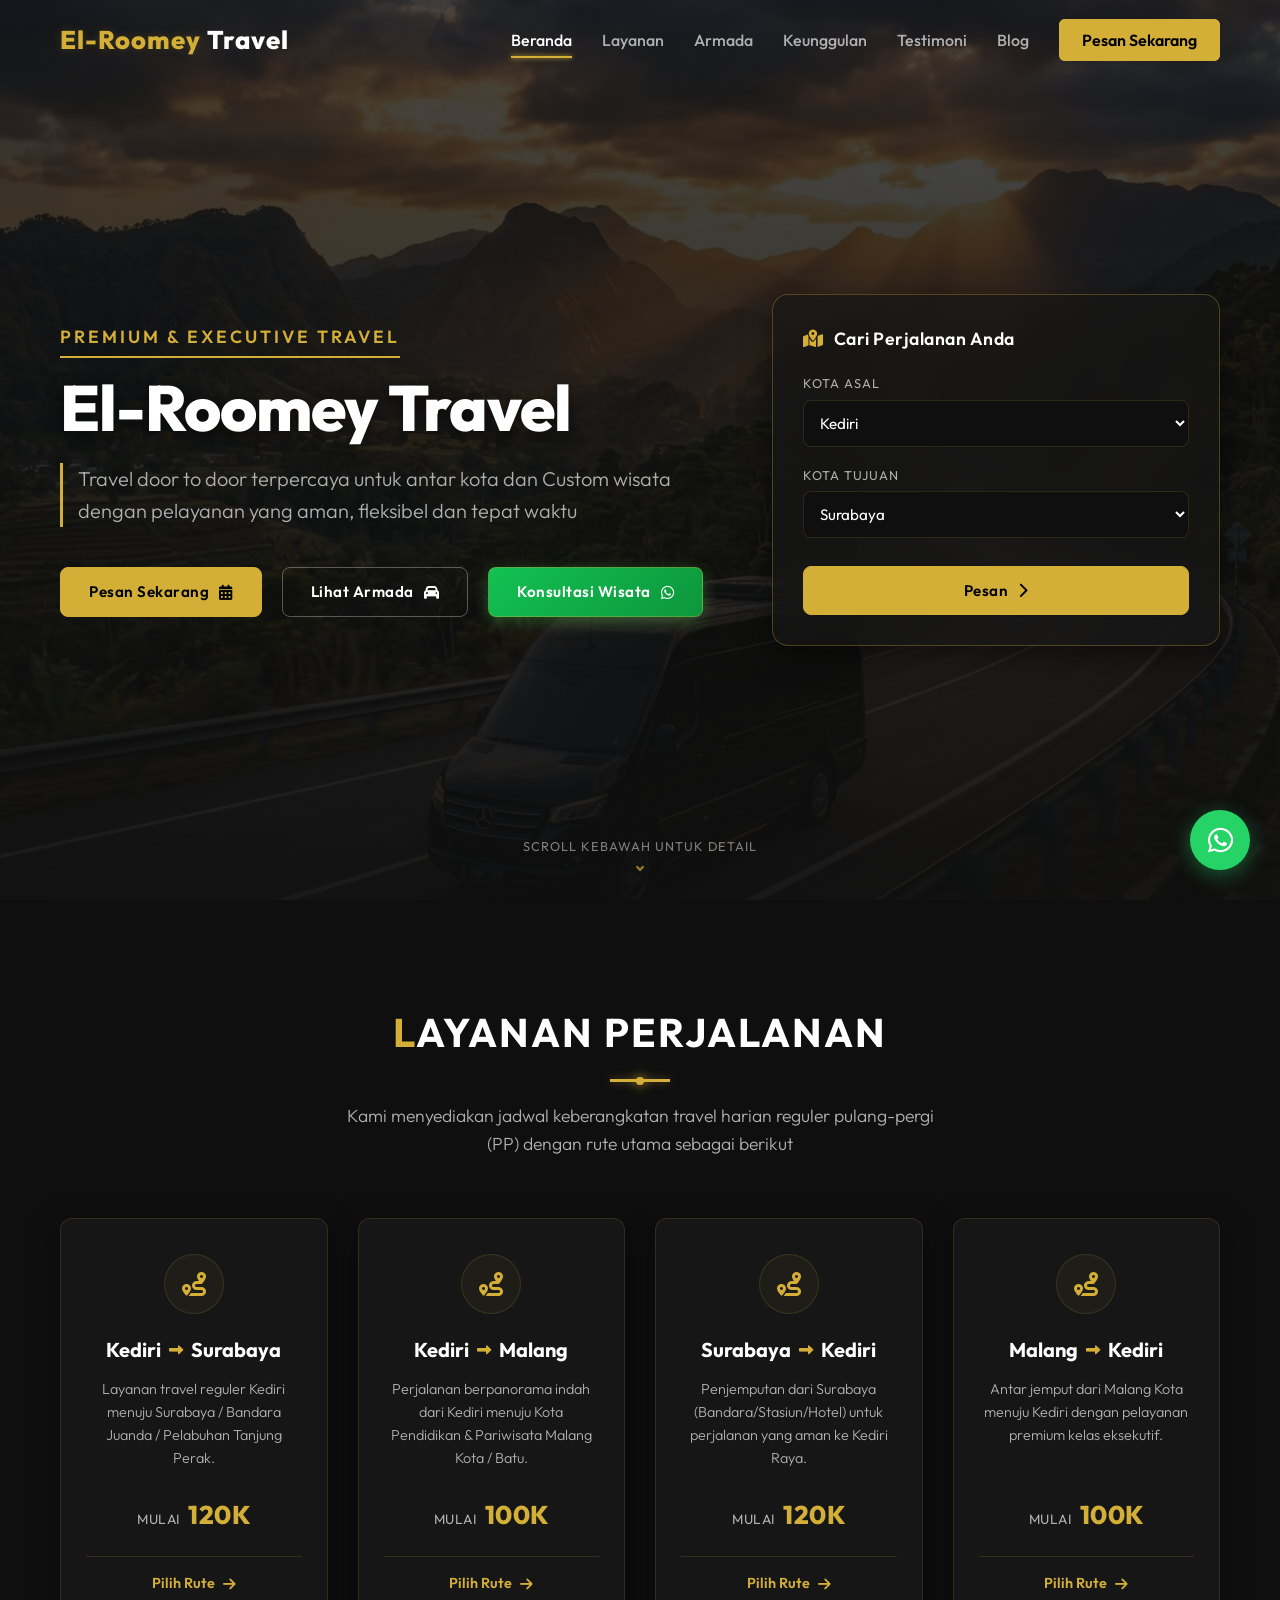
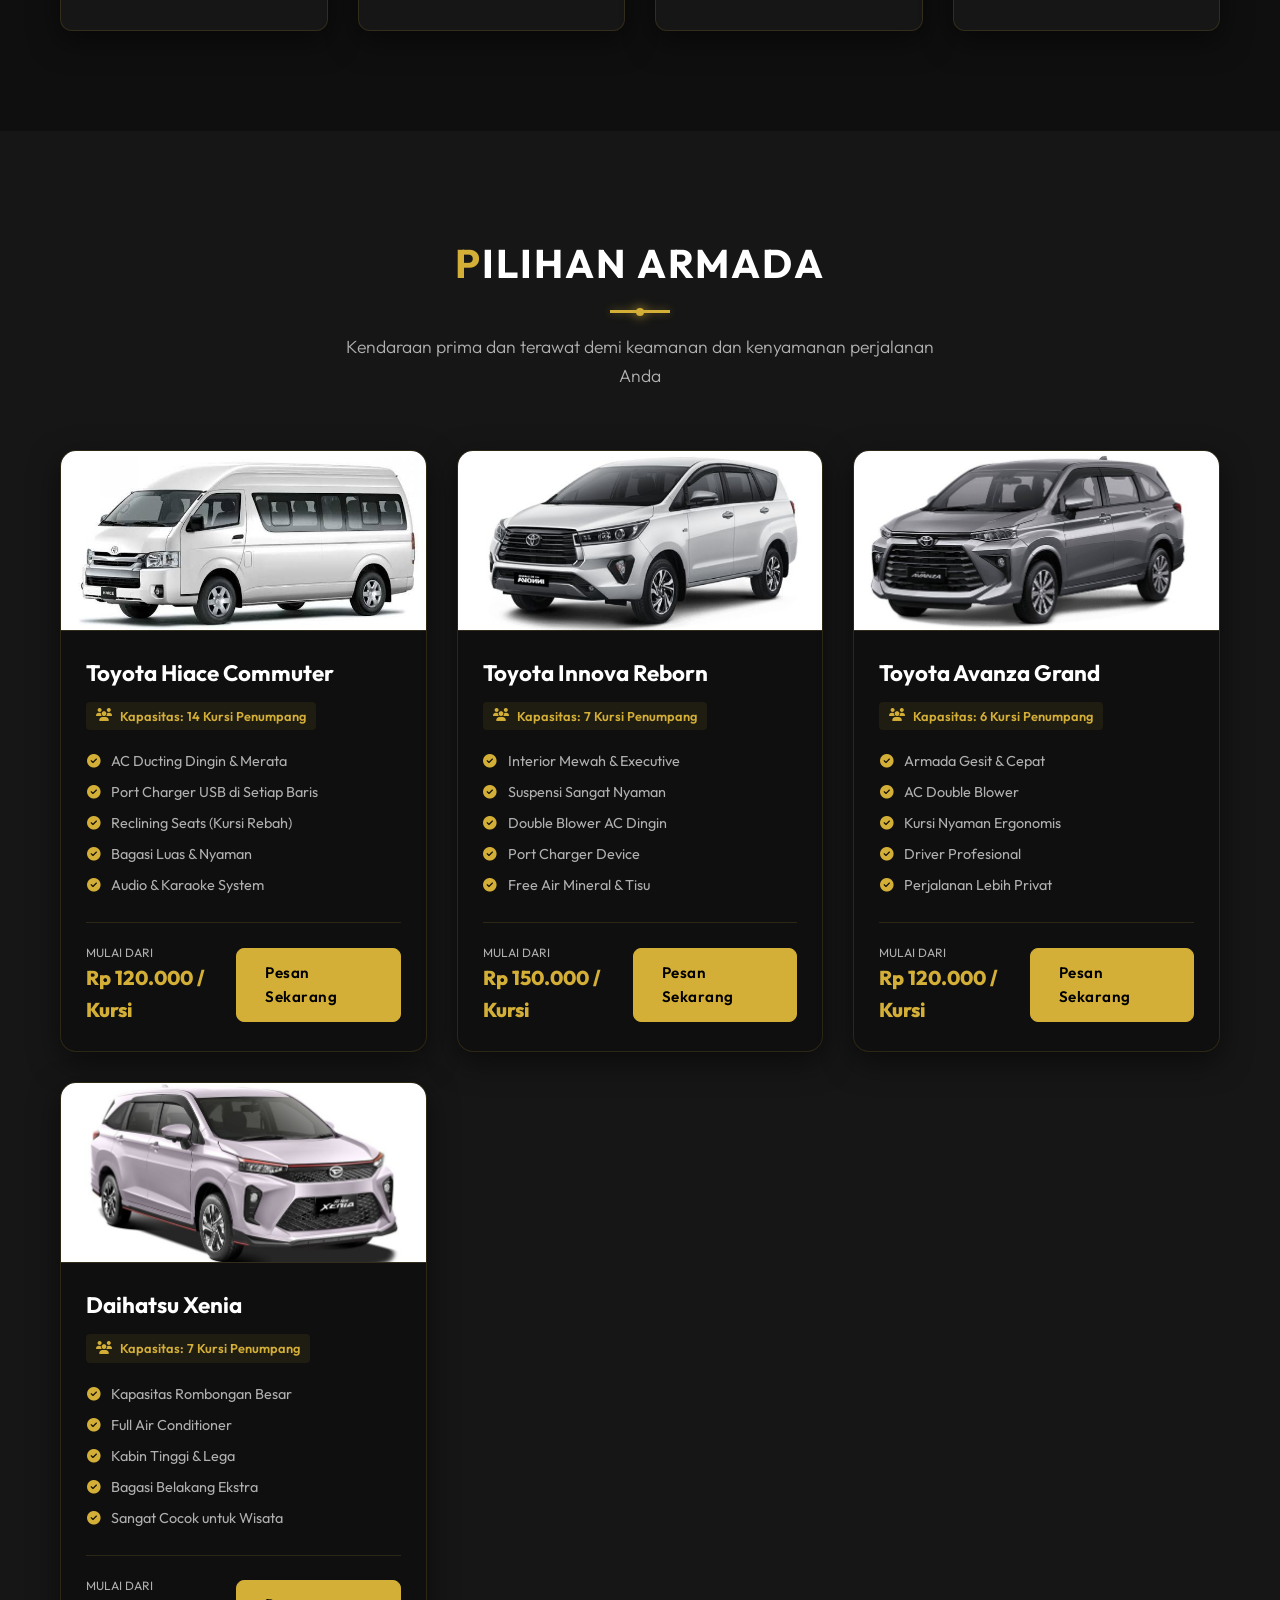
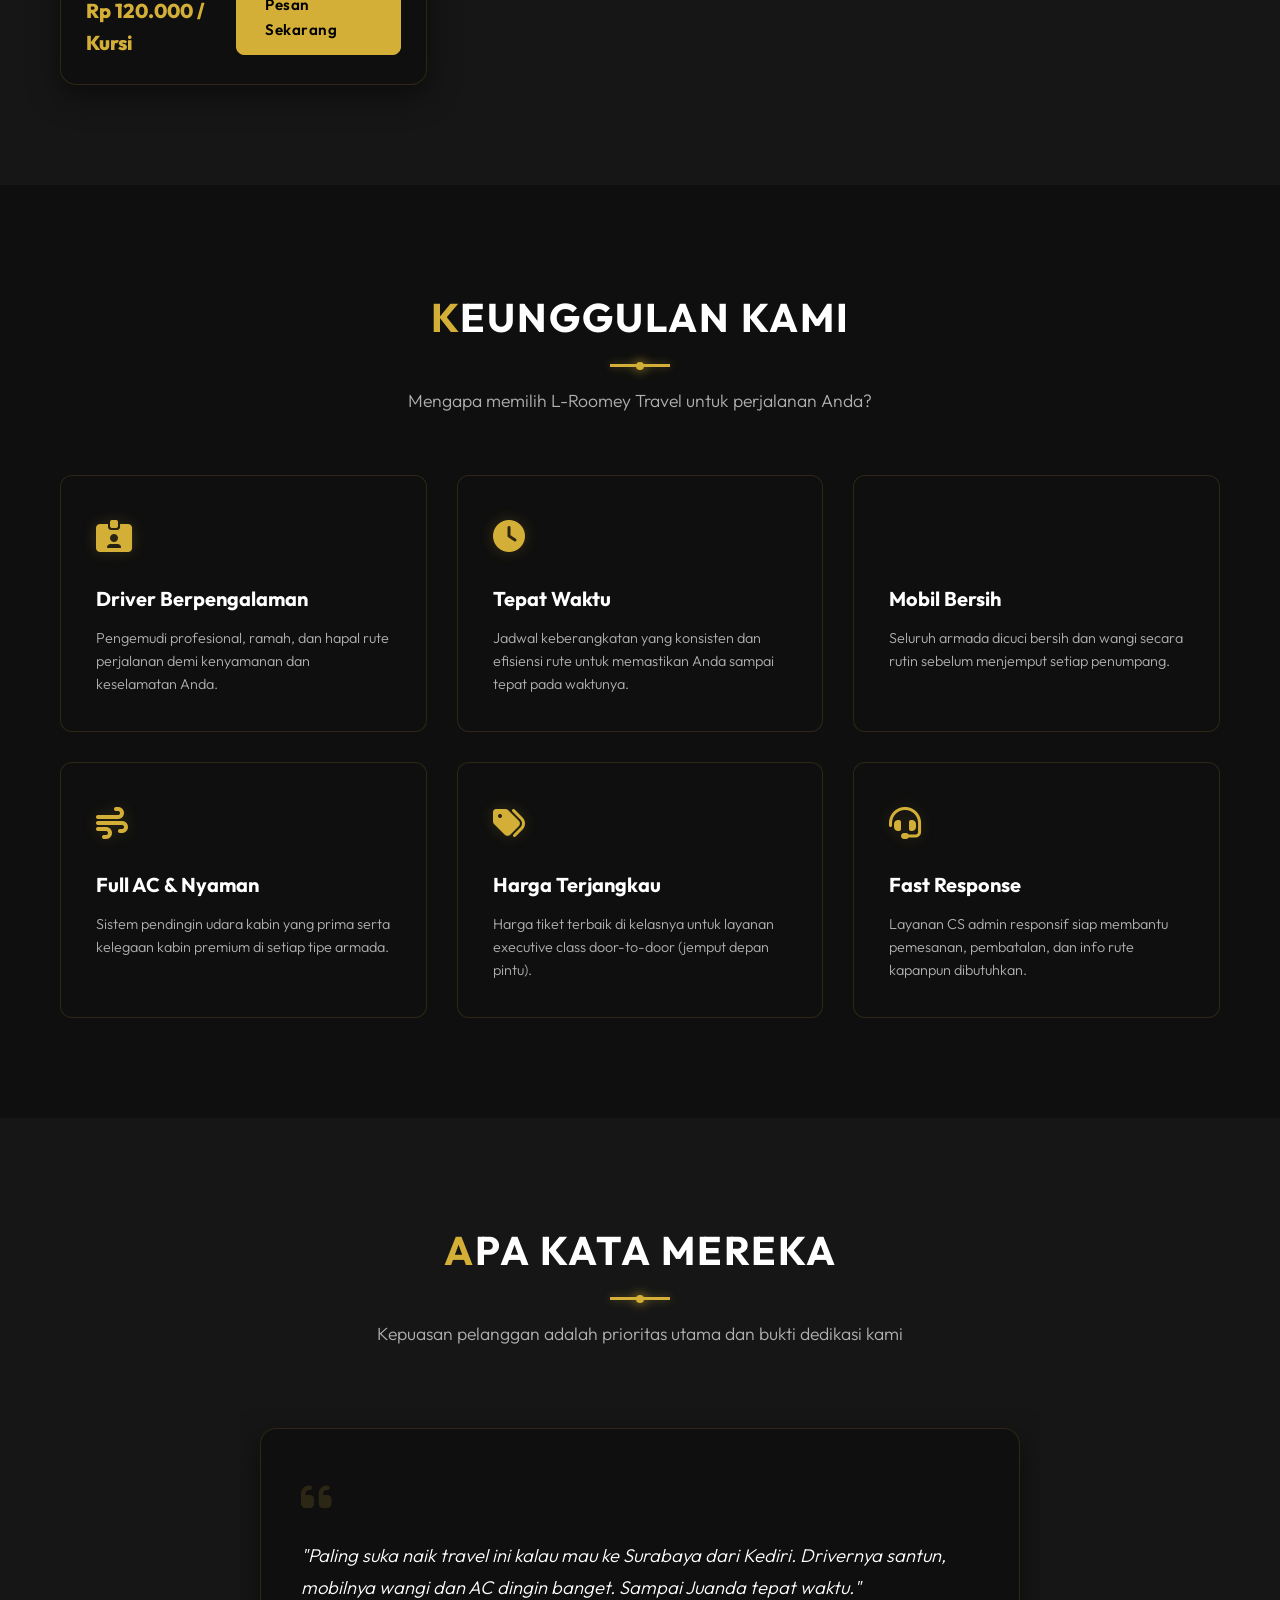
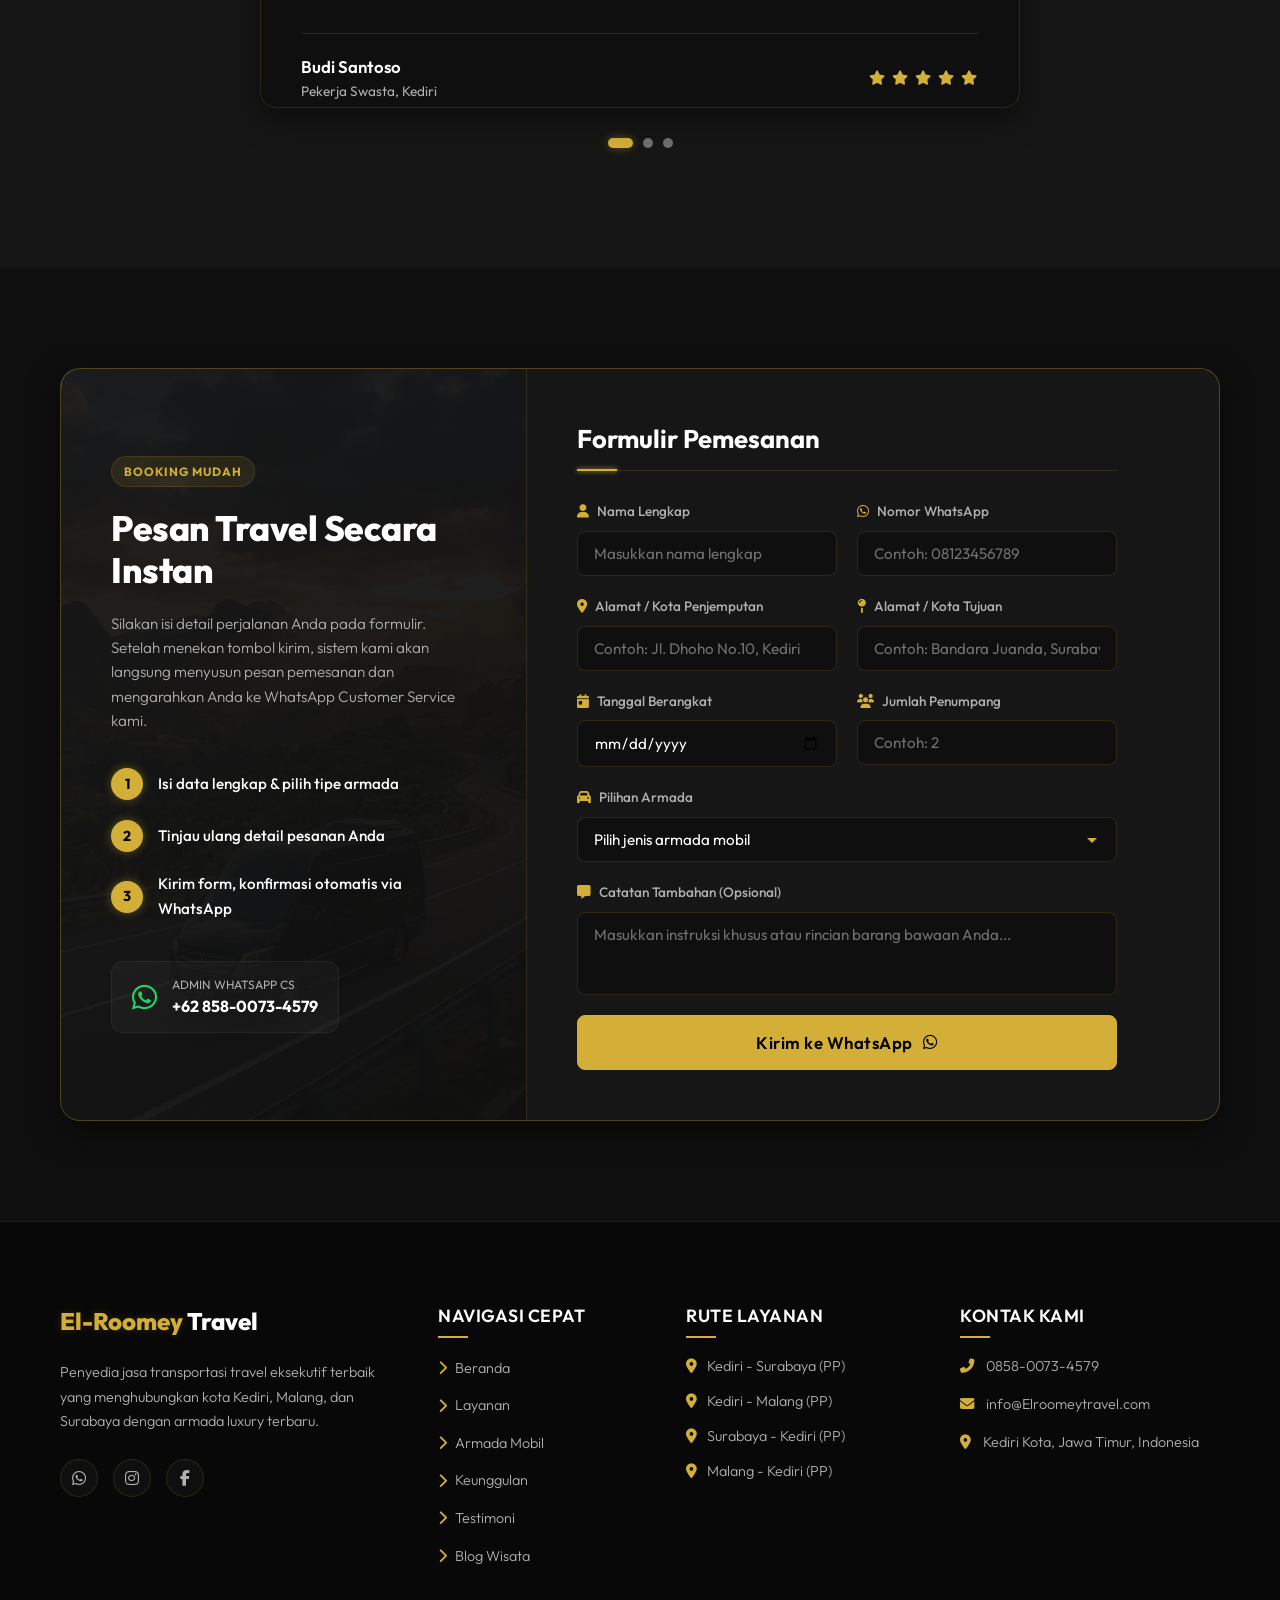
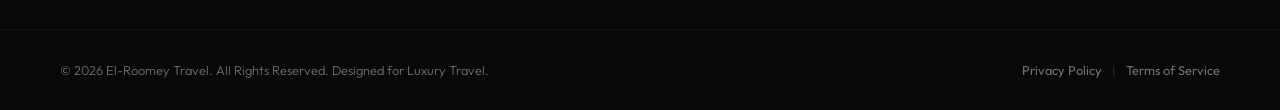
==== commit c0576b6a: "initial commit" ====
--- a/index.html
+++ b/index.html
@@ -3,7 +3,7 @@
 <head>
     <meta charset="UTF-8">
     <meta name="viewport" content="width=device-width, initial-scale=1.0">
-    <title>ElRoomeny Travel - Agen Travel Premium Kediri, Malang, Surabaya</title>
+    <title>El-Roomeny Travel - Agen Travel Premium Kediri, Malang, Surabaya</title>
     
     <!-- Meta SEO -->
     <meta name="description" content="ElRoomeny Travel menyediakan layanan travel eksekutif premium untuk rute Kediri, Malang, dan Surabaya. Armada bersih, driver ramah, tepat waktu, dan harga terjangkau.">
@@ -36,7 +36,7 @@
     <header class="navbar-header" id="navbar">
         <div class="container navbar-container">
             <a href="#" class="nav-logo" id="navLogo">
-                <span class="logo-accent">L-Roomey</span> <span class="logo-light">Travel</span>
+                <span class="logo-accent">El-Roomey</span> <span class="logo-light">Travel</span>
             </a>
             
             <nav class="nav-menu" id="navMenu">
@@ -46,6 +46,7 @@
                     <li><a href="#armada" class="nav-link">Armada</a></li>
                     <li><a href="#keunggulan" class="nav-link">Keunggulan</a></li>
                     <li><a href="#testimoni" class="nav-link">Testimoni</a></li>
+                    <li><a href="blog.html" class="nav-link">Blog</a></li>
                     <li><a href="#pesan" class="btn-booking-nav">Pesan Sekarang</a></li>
                 </ul>
             </nav>
@@ -63,11 +64,12 @@
         <div class="container hero-container">
             <div class="hero-content">
                 <h2 class="hero-tagline reveal-item">Premium & Executive Travel</h2>
-                <h1 class="hero-title reveal-item">L-Roomey Travel</h1>
-                <p class="hero-subtitle reveal-item">Travel Nyaman & Tepat Waktu Rute Kediri • Malang • Surabaya PP</p>
+                <h1 class="hero-title reveal-item">El-Roomey Travel</h1>
+                <p class="hero-subtitle reveal-item">Travel door to door terpercaya untuk antar kota dan Custom wisata dengan pelayanan yang aman, fleksibel dan tepat waktu </p>
                 <div class="hero-buttons reveal-item">
                     <a href="#pesan" class="btn btn-gold btn-glow">Pesan Sekarang <i class="fas fa-calendar-alt"></i></a>
                     <a href="#armada" class="btn btn-outline">Lihat Armada <i class="fas fa-car"></i></a>
+                    <a href="https://wa.me/6285800734579?text=Halo%20El-Roomey%20Travel,%20saya%20ingin%20konsultasi%20mengenai%20rencana%20perjalanan/wisata." target="_blank" class="btn btn-whatsapp-consult">Konsultasi Wisata <i class="fab fa-whatsapp"></i></a>
                 </div>
             </div>
             
@@ -456,7 +458,7 @@
         <div class="container footer-container">
             <div class="footer-col footer-about">
                 <a href="#" class="footer-logo">
-                    <span class="logo-accent">L-Roomey</span> <span class="logo-light">Travel</span>
+                    <span class="logo-accent">El-Roomey</span> <span class="logo-light">Travel</span>
                 </a>
                 <p class="footer-desc">Penyedia jasa transportasi travel eksekutif terbaik yang menghubungkan kota Kediri, Malang, dan Surabaya dengan armada luxury terbaru.</p>
                 <div class="footer-socials">
@@ -474,6 +476,7 @@
                     <li><a href="#armada"><i class="fas fa-chevron-right text-gold"></i> Armada Mobil</a></li>
                     <li><a href="#keunggulan"><i class="fas fa-chevron-right text-gold"></i> Keunggulan</a></li>
                     <li><a href="#testimoni"><i class="fas fa-chevron-right text-gold"></i> Testimoni</a></li>
+                    <li><a href="blog.html"><i class="fas fa-chevron-right text-gold"></i> Blog Wisata</a></li>
                 </ul>
             </div>
 
@@ -496,7 +499,7 @@
                     </li>
                     <li>
                         <i class="fas fa-envelope text-gold"></i>
-                        <span>info@Lroomeytravel.com</span>
+                        <span>info@Elroomeytravel.com</span>
                     </li>
                     <li>
                         <i class="fas fa-map-marker-alt text-gold"></i>
@@ -508,7 +511,7 @@
 
         <div class="footer-bottom">
             <div class="container footer-bottom-container">
-                <p class="copyright">&copy; 2026 L-Roomey Travel. All Rights Reserved. Designed for Luxury Travel.</p>
+                <p class="copyright">&copy; 2026 El-Roomey Travel. All Rights Reserved. Designed for Luxury Travel.</p>
                 <div class="footer-legal">
                     <a href="#">Privacy Policy</a>
                     <span class="divider">|</span>
--- a/style.css
+++ b/style.css
@@ -1252,9 +1252,118 @@
 }
 
 @media (max-width: 576px) {
+    /* Booking Section Mobile Fixes */
     .booking-info-panel,
     .booking-form-panel {
-        padding: 30px 20px;
+        padding: 24px 16px;
+    }
+    .booking-info-panel h2 {
+        font-size: 1.6rem;
+        margin-bottom: 12px;
+    }
+    .booking-info-panel p {
+        font-size: 0.9rem;
+        margin-bottom: 20px;
+    }
+    .steps-list {
+        gap: 12px;
+        margin-bottom: 24px;
+    }
+    .step-item {
+        gap: 10px;
+    }
+    .step-num {
+        width: 28px;
+        height: 28px;
+        font-size: 0.8rem;
+    }
+    .step-text {
+        font-size: 0.85rem;
+    }
+    .cs-contact-badge {
+        padding: 10px 12px;
+        gap: 10px;
+        max-width: 100%;
+        box-sizing: border-box;
+    }
+    .cs-icon {
+        font-size: 1.4rem;
+    }
+    .cs-info .label {
+        font-size: 0.7rem;
+    }
+    .cs-info .phone {
+        font-size: 0.9rem;
+    }
+    .form-title {
+        font-size: 1.3rem;
+        margin-bottom: 20px;
+    }
+    .form-group {
+        margin-bottom: 15px;
+        gap: 6px;
+    }
+    .form-group label {
+        font-size: 0.8rem;
+    }
+    .form-input {
+        padding: 10px 14px;
+        font-size: 0.9rem;
+    }
+    .btn-large {
+        padding: 12px 24px;
+        font-size: 0.95rem;
+    }
+
+    /* Fleet Section 2-Column Grid on Mobile */
+    .fleet-grid {
+        grid-template-columns: repeat(2, 1fr);
+        gap: 12px;
+    }
+    .fleet-card {
+        border-radius: 12px;
+    }
+    .fleet-img-wrapper {
+        height: 110px;
+    }
+    .fleet-info {
+        padding: 12px;
+    }
+    .fleet-name {
+        font-size: 1rem;
+        margin-bottom: 6px;
+        line-height: 1.2;
+    }
+    .fleet-capacity {
+        font-size: 0.7rem;
+        padding: 2px 6px;
+        margin-bottom: 10px;
+    }
+    .fleet-facilities {
+        display: none; /* Hide detailed facilities list on mobile to save space */
+    }
+    .fleet-footer {
+        flex-direction: column;
+        align-items: stretch;
+        gap: 8px;
+        border-top: 1px solid var(--border-color);
+        padding-top: 10px;
+        margin-top: auto;
+    }
+    .fleet-price-box {
+        text-align: center;
+    }
+    .price-label {
+        font-size: 0.65rem;
+    }
+    .fleet-price {
+        font-size: 0.95rem;
+    }
+    .fleet-footer .btn {
+        width: 100%;
+        padding: 8px 10px;
+        font-size: 0.75rem;
+        border-radius: 6px;
     }
 }
 
@@ -1543,3 +1652,664 @@
 .reveal-item:nth-child(4) { transition-delay: 0.3s; }
 .reveal-item:nth-child(5) { transition-delay: 0.4s; }
 .reveal-item:nth-child(6) { transition-delay: 0.5s; }
+
+/* --- WHATSAPP CONSULTATION BUTTON --- */
+.btn-whatsapp-consult {
+    background: linear-gradient(135deg, #12c152 0%, #0d963c 100%);
+    color: #ffffff !important;
+    border: 1px solid rgba(212, 175, 55, 0.35);
+    box-shadow: 0 4px 15px rgba(18, 193, 82, 0.25), var(--gold-shadow);
+    position: relative;
+    overflow: hidden;
+    z-index: 1;
+}
+
+.btn-whatsapp-consult::before {
+    content: '';
+    position: absolute;
+    top: 0;
+    left: -100%;
+    width: 100%;
+    height: 100%;
+    background: linear-gradient(90deg, transparent, rgba(255, 255, 255, 0.25), transparent);
+    transition: 0.6s cubic-bezier(0.4, 0, 0.2, 1);
+    z-index: -1;
+}
+
+.btn-whatsapp-consult:hover::before {
+    left: 100%;
+}
+
+.btn-whatsapp-consult:hover {
+    background: linear-gradient(135deg, #15d65c 0%, #0fa844 100%);
+    border-color: var(--gold);
+    transform: translateY(-3px);
+    box-shadow: 0 8px 25px rgba(18, 193, 82, 0.45), 0 0 15px rgba(212, 175, 55, 0.3);
+}
+
+/* --- BLOG PAGE STYLES --- */
+.blog-hero {
+    padding: 150px 0 70px;
+    background: linear-gradient(rgba(15, 15, 15, 0.85), rgba(15, 15, 15, 0.98)), url('assets/hero-bg.png');
+    background-size: cover;
+    background-position: center;
+    text-align: center;
+    border-bottom: 1px solid var(--border-color);
+}
+
+.blog-hero-title {
+    font-size: 3.5rem;
+    font-weight: 800;
+    margin-bottom: 15px;
+    text-transform: uppercase;
+    letter-spacing: 2px;
+    background: linear-gradient(135deg, #ffffff 30%, var(--gold) 100%);
+    -webkit-background-clip: text;
+    -webkit-text-fill-color: transparent;
+}
+
+.blog-hero-subtitle {
+    font-size: 1.15rem;
+    color: var(--text-secondary);
+    max-width: 650px;
+    margin: 0 auto;
+    font-weight: 300;
+}
+
+/* Blog Filters */
+.blog-controls-section {
+    padding: 50px 0 20px;
+}
+
+.blog-controls-wrapper {
+    display: flex;
+    flex-wrap: wrap;
+    justify-content: space-between;
+    align-items: center;
+    gap: 20px;
+    margin-bottom: 40px;
+    background: rgba(22, 22, 22, 0.6);
+    backdrop-filter: blur(10px);
+    -webkit-backdrop-filter: blur(10px);
+    padding: 25px;
+    border-radius: 16px;
+    border: 1px solid var(--border-color);
+}
+
+.blog-search-box {
+    position: relative;
+    max-width: 350px;
+    width: 100%;
+}
+
+.blog-search-box input {
+    width: 100%;
+    padding: 14px 16px 14px 45px;
+    background: rgba(15, 15, 15, 0.8);
+    border: 1px solid rgba(212, 175, 55, 0.15);
+}
+
+.blog-search-box input:focus {
+    border-color: var(--gold);
+    box-shadow: 0 0 15px rgba(212, 175, 55, 0.25);
+}
+
+.blog-search-box i {
+    position: absolute;
+    left: 18px;
+    top: 50%;
+    transform: translateY(-50%);
+    color: var(--gold);
+}
+
+.blog-categories {
+    display: flex;
+    flex-wrap: wrap;
+    gap: 12px;
+}
+
+.category-btn {
+    padding: 10px 22px;
+    border-radius: 25px;
+    font-size: 0.85rem;
+    font-weight: 500;
+    cursor: pointer;
+    background: rgba(15, 15, 15, 0.5);
+    border: 1px solid rgba(212, 175, 55, 0.15);
+    color: var(--text-secondary);
+    transition: var(--transition-smooth);
+}
+
+.category-btn:hover {
+    border-color: var(--gold);
+    color: var(--text-primary);
+    background: rgba(212, 175, 55, 0.05);
+    transform: translateY(-2px);
+}
+
+.category-btn.active {
+    background-color: var(--gold);
+    color: #000000;
+    border-color: var(--gold);
+    box-shadow: 0 5px 20px rgba(212, 175, 55, 0.35);
+    transform: translateY(-2px);
+}
+
+/* Blog Cards Grid */
+.blog-posts-grid {
+    display: grid;
+    grid-template-columns: repeat(auto-fill, minmax(320px, 1fr));
+    gap: 35px;
+    margin-bottom: 80px;
+}
+
+.blog-card {
+    background: rgba(22, 22, 22, 0.65);
+    backdrop-filter: blur(12px);
+    -webkit-backdrop-filter: blur(12px);
+    border: 1px solid rgba(212, 175, 55, 0.12);
+    border-radius: 20px;
+    overflow: hidden;
+    transition: var(--transition-smooth);
+    box-shadow: var(--card-shadow);
+    display: flex;
+    flex-direction: column;
+}
+
+.blog-card:hover {
+    border-color: var(--gold);
+    transform: translateY(-8px);
+    box-shadow: 0 15px 35px rgba(212, 175, 55, 0.12), var(--card-shadow);
+}
+
+.blog-card-img-wrapper {
+    position: relative;
+    height: 220px;
+    overflow: hidden;
+    background-color: var(--bg-tertiary);
+}
+
+.blog-card-img-wrapper img {
+    width: 100%;
+    height: 100%;
+    object-fit: cover;
+    transition: var(--transition-smooth);
+}
+
+.blog-card:hover .blog-card-img-wrapper img {
+    transform: scale(1.06);
+}
+
+.blog-card-category {
+    position: absolute;
+    top: 15px;
+    left: 15px;
+    background-color: var(--gold);
+    color: #000000;
+    padding: 6px 14px;
+    border-radius: 6px;
+    font-size: 0.75rem;
+    font-weight: 700;
+    text-transform: uppercase;
+    letter-spacing: 0.5px;
+    box-shadow: 0 3px 10px rgba(0, 0, 0, 0.3);
+}
+
+.blog-card-info {
+    padding: 30px;
+    flex-grow: 1;
+    display: flex;
+    flex-direction: column;
+}
+
+.blog-card-meta {
+    display: flex;
+    gap: 15px;
+    font-size: 0.8rem;
+    color: var(--text-muted);
+    margin-bottom: 15px;
+}
+
+.blog-card-meta span {
+    display: flex;
+    align-items: center;
+    gap: 6px;
+}
+
+.blog-card-meta i {
+    color: var(--gold);
+}
+
+.blog-card-title {
+    font-size: 1.4rem;
+    font-weight: 700;
+    line-height: 1.4;
+    margin-bottom: 12px;
+    color: var(--text-primary);
+    transition: var(--transition-fast);
+}
+
+.blog-card:hover .blog-card-title {
+    color: var(--gold);
+}
+
+.blog-card-excerpt {
+    font-size: 0.92rem;
+    color: var(--text-secondary);
+    font-weight: 300;
+    margin-bottom: 25px;
+    line-height: 1.6;
+    flex-grow: 1;
+    display: -webkit-box;
+    -webkit-line-clamp: 3;
+    -webkit-box-orient: vertical;
+    overflow: hidden;
+}
+
+.blog-card-footer {
+    display: flex;
+    justify-content: space-between;
+    align-items: center;
+    border-top: 1px solid rgba(212, 175, 55, 0.1);
+    padding-top: 20px;
+    margin-top: auto;
+}
+
+.blog-read-btn {
+    color: var(--gold);
+    font-weight: 600;
+    font-size: 0.92rem;
+    display: flex;
+    align-items: center;
+    gap: 6px;
+}
+
+.blog-read-btn:hover {
+    color: var(--gold-hover);
+    transform: translateX(4px);
+    transition: var(--transition-fast);
+}
+
+.blog-delete-btn {
+    background: none;
+    border: none;
+    color: #ff5252;
+    cursor: pointer;
+    font-size: 0.95rem;
+    padding: 6px;
+    border-radius: 6px;
+    transition: var(--transition-fast);
+}
+
+.blog-delete-btn:hover {
+    background-color: rgba(255, 82, 82, 0.15);
+    transform: scale(1.1);
+}
+
+/* Floating Add Button with Pulse Gold Animation */
+.floating-add-btn {
+    position: fixed;
+    bottom: 110px;
+    right: 30px;
+    width: 65px;
+    height: 65px;
+    border-radius: 50%;
+    background-color: var(--gold);
+    color: #000000;
+    display: flex;
+    align-items: center;
+    justify-content: center;
+    font-size: 1.6rem;
+    cursor: pointer;
+    z-index: 998;
+    box-shadow: 0 5px 25px rgba(212, 175, 55, 0.5);
+    border: none;
+    animation: goldGlowPulse 2s infinite;
+}
+
+.floating-add-btn:hover {
+    transform: scale(1.1) rotate(90deg);
+    background-color: var(--gold-hover);
+    box-shadow: 0 8px 30px rgba(212, 175, 55, 0.7);
+    animation: none; /* stop pulse when hover */
+}
+
+@keyframes goldGlowPulse {
+    0% {
+        box-shadow: 0 0 0 0 rgba(212, 175, 55, 0.5);
+    }
+    70% {
+        box-shadow: 0 0 0 18px rgba(212, 175, 55, 0);
+    }
+    100% {
+        box-shadow: 0 0 0 0 rgba(212, 175, 55, 0);
+    }
+}
+
+.floating-add-btn .btn-tooltip {
+    position: absolute;
+    right: 80px;
+    background-color: var(--bg-secondary);
+    color: var(--text-primary);
+    border: 1px solid var(--border-color);
+    padding: 10px 18px;
+    border-radius: 8px;
+    font-size: 0.85rem;
+    font-weight: 500;
+    white-space: nowrap;
+    opacity: 0;
+    visibility: hidden;
+    transform: translateX(10px);
+    transition: var(--transition-smooth);
+    box-shadow: var(--card-shadow);
+}
+
+.floating-add-btn:hover .btn-tooltip {
+    opacity: 1;
+    visibility: visible;
+    transform: translateX(0);
+}
+
+/* Modals glassmorphism & custom scrollbars styling */
+.blog-modal {
+    position: fixed;
+    top: 0;
+    left: 0;
+    width: 100%;
+    height: 100%;
+    z-index: 1050;
+    background-color: rgba(0, 0, 0, 0.85);
+    backdrop-filter: blur(15px);
+    -webkit-backdrop-filter: blur(15px);
+    display: flex;
+    align-items: center;
+    justify-content: center;
+    opacity: 0;
+    visibility: hidden;
+    transition: var(--transition-smooth);
+}
+
+.blog-modal.open {
+    opacity: 1;
+    visibility: visible;
+}
+
+.blog-modal-dialog {
+    width: 90%;
+    max-width: 750px;
+    max-height: 85vh;
+    background: rgba(22, 22, 22, 0.85);
+    backdrop-filter: blur(25px);
+    -webkit-backdrop-filter: blur(25px);
+    border: 1px solid rgba(212, 175, 55, 0.25);
+    border-radius: 20px;
+    overflow-y: auto;
+    box-shadow: 0 20px 50px rgba(0, 0, 0, 0.6);
+    transform: scale(0.9);
+    transition: var(--transition-smooth);
+}
+
+/* Custom Scrollbar for Modal Dialog */
+.blog-modal-dialog::-webkit-scrollbar {
+    width: 8px;
+}
+
+.blog-modal-dialog::-webkit-scrollbar-track {
+    background: var(--bg-secondary);
+    border-radius: 0 20px 20px 0;
+}
+
+.blog-modal-dialog::-webkit-scrollbar-thumb {
+    background: rgba(212, 175, 55, 0.3);
+    border-radius: 4px;
+}
+
+.blog-modal-dialog::-webkit-scrollbar-thumb:hover {
+    background: var(--gold);
+}
+
+.blog-modal.open .blog-modal-dialog {
+    transform: scale(1);
+}
+
+.blog-modal-header {
+    display: flex;
+    align-items: center;
+    justify-content: space-between;
+    padding: 25px 30px;
+    border-bottom: 1px solid rgba(212, 175, 55, 0.15);
+}
+
+.blog-modal-title {
+    font-size: 1.5rem;
+    font-weight: 700;
+    color: var(--gold);
+    display: flex;
+    align-items: center;
+    gap: 10px;
+}
+
+.blog-modal-close {
+    background: none;
+    border: none;
+    color: var(--text-secondary);
+    font-size: 1.8rem;
+    cursor: pointer;
+    transition: var(--transition-fast);
+}
+
+.blog-modal-close:hover {
+    color: var(--gold);
+    transform: scale(1.1);
+}
+
+.blog-modal-body {
+    padding: 30px;
+}
+
+/* Write Article Form */
+.blog-form {
+    display: flex;
+    flex-direction: column;
+    gap: 24px;
+}
+
+.blog-form-row {
+    display: grid;
+    grid-template-columns: 1fr 1fr;
+    gap: 25px;
+}
+
+@media (max-width: 576px) {
+    .blog-form-row {
+        grid-template-columns: 1fr;
+    }
+}
+
+.blog-form-group {
+    display: flex;
+    flex-direction: column;
+    gap: 10px;
+}
+
+.blog-form-group label {
+    font-size: 0.92rem;
+    font-weight: 600;
+    color: var(--text-secondary);
+}
+
+.blog-form-group label i {
+    color: var(--gold);
+    margin-right: 6px;
+}
+
+/* Image Upload Preview Style */
+.image-upload-wrapper {
+    position: relative;
+    border: 2px dashed rgba(212, 175, 55, 0.25);
+    border-radius: 12px;
+    padding: 25px 20px;
+    text-align: center;
+    cursor: pointer;
+    background: rgba(15, 15, 15, 0.5);
+    transition: var(--transition-smooth);
+}
+
+.image-upload-wrapper:hover {
+    border-color: var(--gold);
+    background: rgba(212, 175, 55, 0.03);
+}
+
+.image-upload-wrapper input[type="file"] {
+    position: absolute;
+    top: 0;
+    left: 0;
+    width: 100%;
+    height: 100%;
+    opacity: 0;
+    cursor: pointer;
+}
+
+.upload-icon {
+    font-size: 2.2rem;
+    color: var(--gold);
+    margin-bottom: 10px;
+}
+
+.upload-text {
+    font-size: 0.9rem;
+    color: var(--text-secondary);
+}
+
+.image-preview-box {
+    margin-top: 15px;
+    border-radius: 12px;
+    overflow: hidden;
+    max-height: 220px;
+    display: none;
+    border: 1px solid var(--border-color);
+}
+
+.image-preview-box img {
+    width: 100%;
+    height: 100%;
+    object-fit: cover;
+}
+
+/* Read Article Content */
+.detail-img-wrapper {
+    width: 100%;
+    max-height: 380px;
+    overflow: hidden;
+    border-radius: 16px;
+    margin-bottom: 25px;
+    border: 1px solid rgba(212, 175, 55, 0.15);
+}
+
+.detail-img-wrapper img {
+    width: 100%;
+    height: 100%;
+    object-fit: cover;
+}
+
+.detail-meta {
+    display: flex;
+    gap: 20px;
+    color: var(--text-muted);
+    font-size: 0.88rem;
+    margin-bottom: 20px;
+    border-bottom: 1px solid rgba(212, 175, 55, 0.15);
+    padding-bottom: 15px;
+}
+
+.detail-meta span {
+    display: flex;
+    align-items: center;
+    gap: 8px;
+}
+
+.detail-meta i {
+    color: var(--gold);
+}
+
+.detail-category {
+    background-color: rgba(212, 175, 55, 0.1);
+    color: var(--gold);
+    padding: 3px 10px;
+    border-radius: 4px;
+    font-weight: 600;
+}
+
+.detail-title {
+    font-size: 2.2rem;
+    font-weight: 800;
+    line-height: 1.3;
+    margin-bottom: 20px;
+    color: var(--text-primary);
+}
+
+.detail-content {
+    font-size: 1.08rem;
+    color: var(--text-secondary);
+    line-height: 1.8;
+    font-weight: 300;
+}
+
+.detail-content p {
+    margin-bottom: 20px;
+}
+
+/* Blog Empty State */
+.blog-empty-state {
+    grid-column: 1 / -1;
+    text-align: center;
+    padding: 70px 20px;
+    background: rgba(22, 22, 22, 0.6);
+    border: 1px dashed var(--border-color);
+    border-radius: 20px;
+}
+
+.blog-empty-icon {
+    font-size: 3.5rem;
+    color: var(--text-muted);
+    margin-bottom: 15px;
+}
+
+.blog-empty-title {
+    font-size: 1.4rem;
+    font-weight: 600;
+    margin-bottom: 8px;
+}
+
+.blog-empty-desc {
+    color: var(--text-muted);
+    font-size: 0.95rem;
+}
+
+/* Responsive Blog adaptation */
+@media (max-width: 768px) {
+    .blog-hero-title {
+        font-size: 2.5rem;
+    }
+    .blog-controls-wrapper {
+        flex-direction: column;
+        align-items: stretch;
+        padding: 20px;
+    }
+    .blog-search-box {
+        max-width: 100%;
+    }
+    .blog-categories {
+        justify-content: center;
+    }
+    .floating-add-btn {
+        bottom: 90px;
+        right: 20px;
+        width: 55px;
+        height: 55px;
+        font-size: 1.4rem;
+    }
+    .floating-add-btn .btn-tooltip {
+        display: none;
+    }
+}
